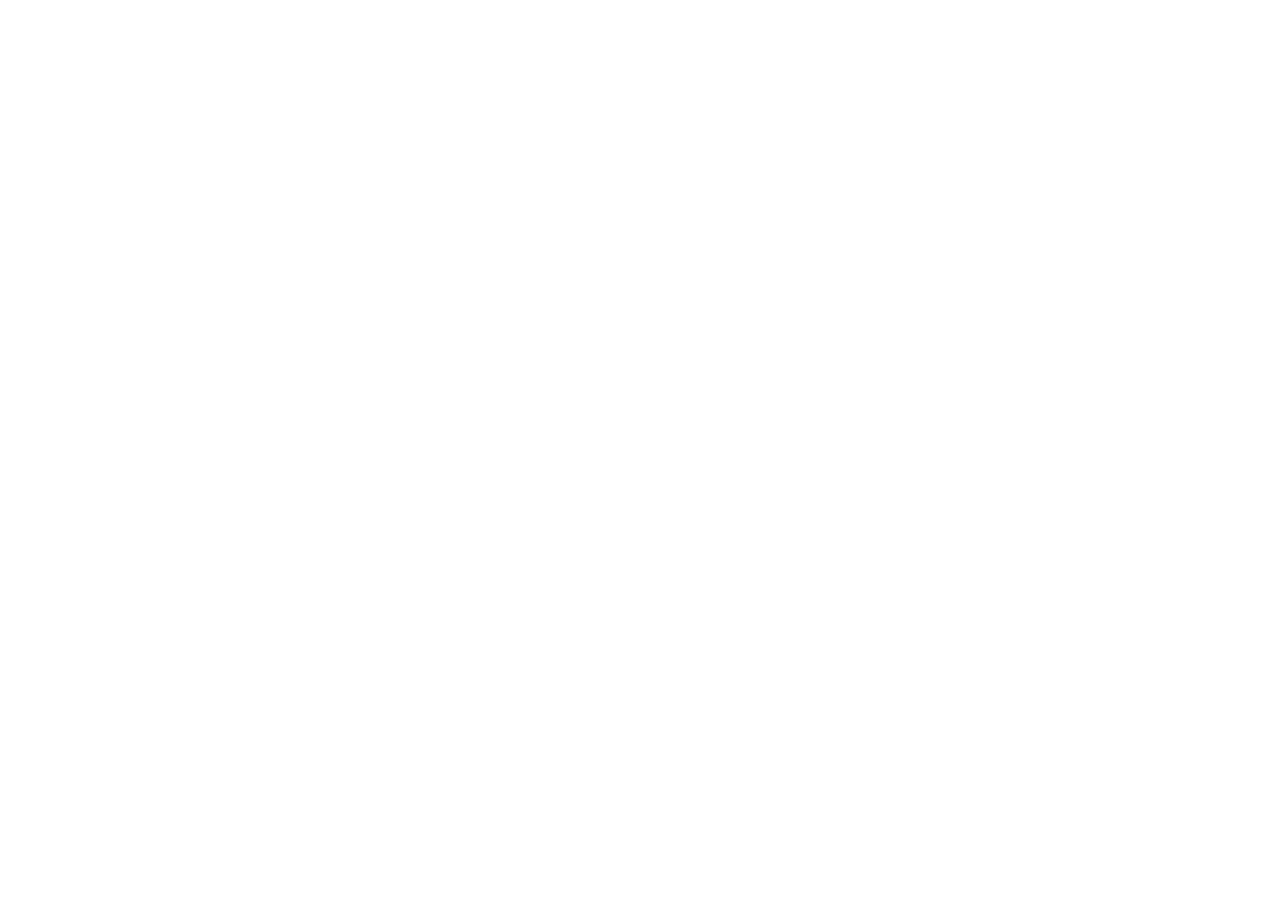
==== index.html @ 35d285dc "Created a project structure and added project files" ====
<!DOCTYPE html>
<html lang="ru">

<head>
  <meta charset="UTF-8">
  <meta name="viewport" content="width=device-width, initial-scale=1.0">
  <meta http-equiv="X-UA-Compatible" content="ie=edge">
  <link rel="stylesheet" href="css/normalize.css">
  <link rel="stylesheet" href="css/bootstrap.css">
  <link rel="stylesheet" href="css/style.css">
  <title>G-Mebel - Главная</title>
</head>

<body>

  <script src="js/jquery.min.js"></script>
  <script src="js/jquery-ui.min.js"></script>
  <script src="js/bootstrap.bundle.min.js"></script>
  <script src="js/script.js"></script>
</body>

</html>
---- css/style.css ----
/* No CSS *//*# sourceMappingURL=style.css.map */
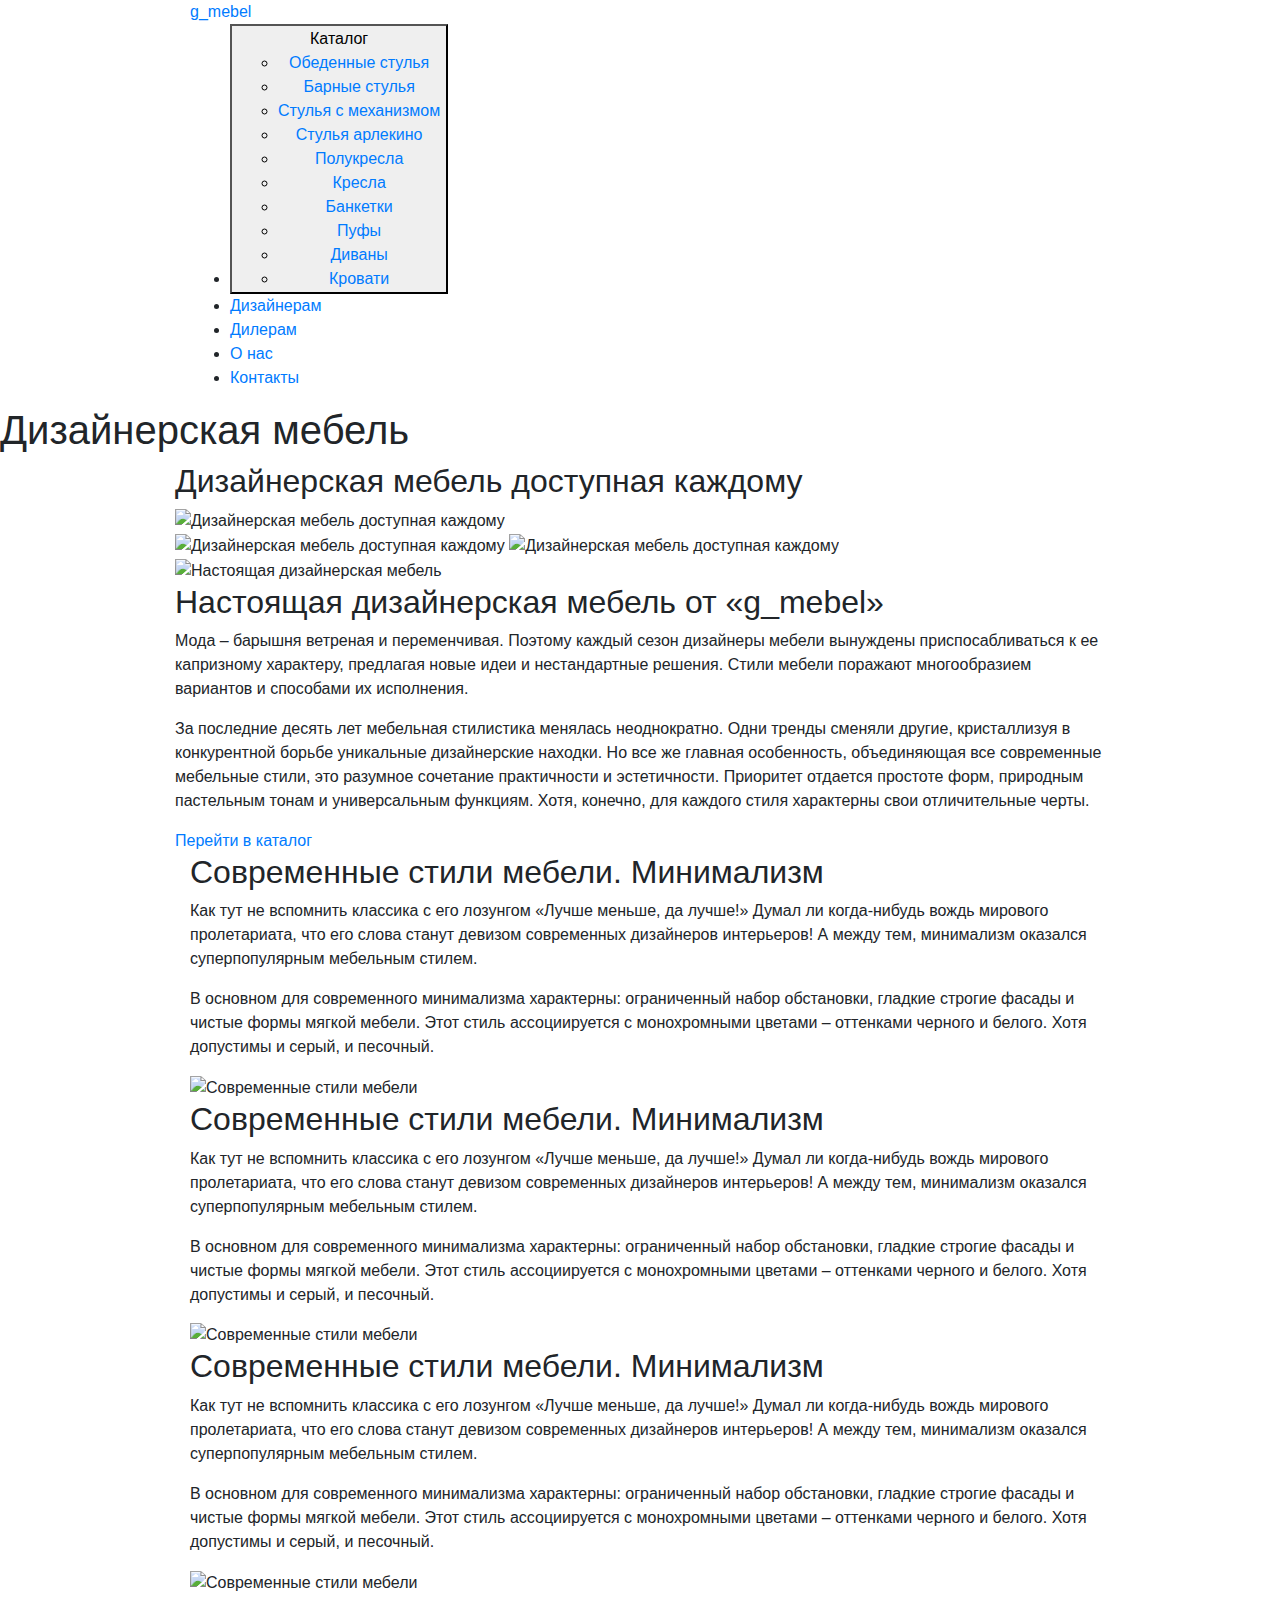
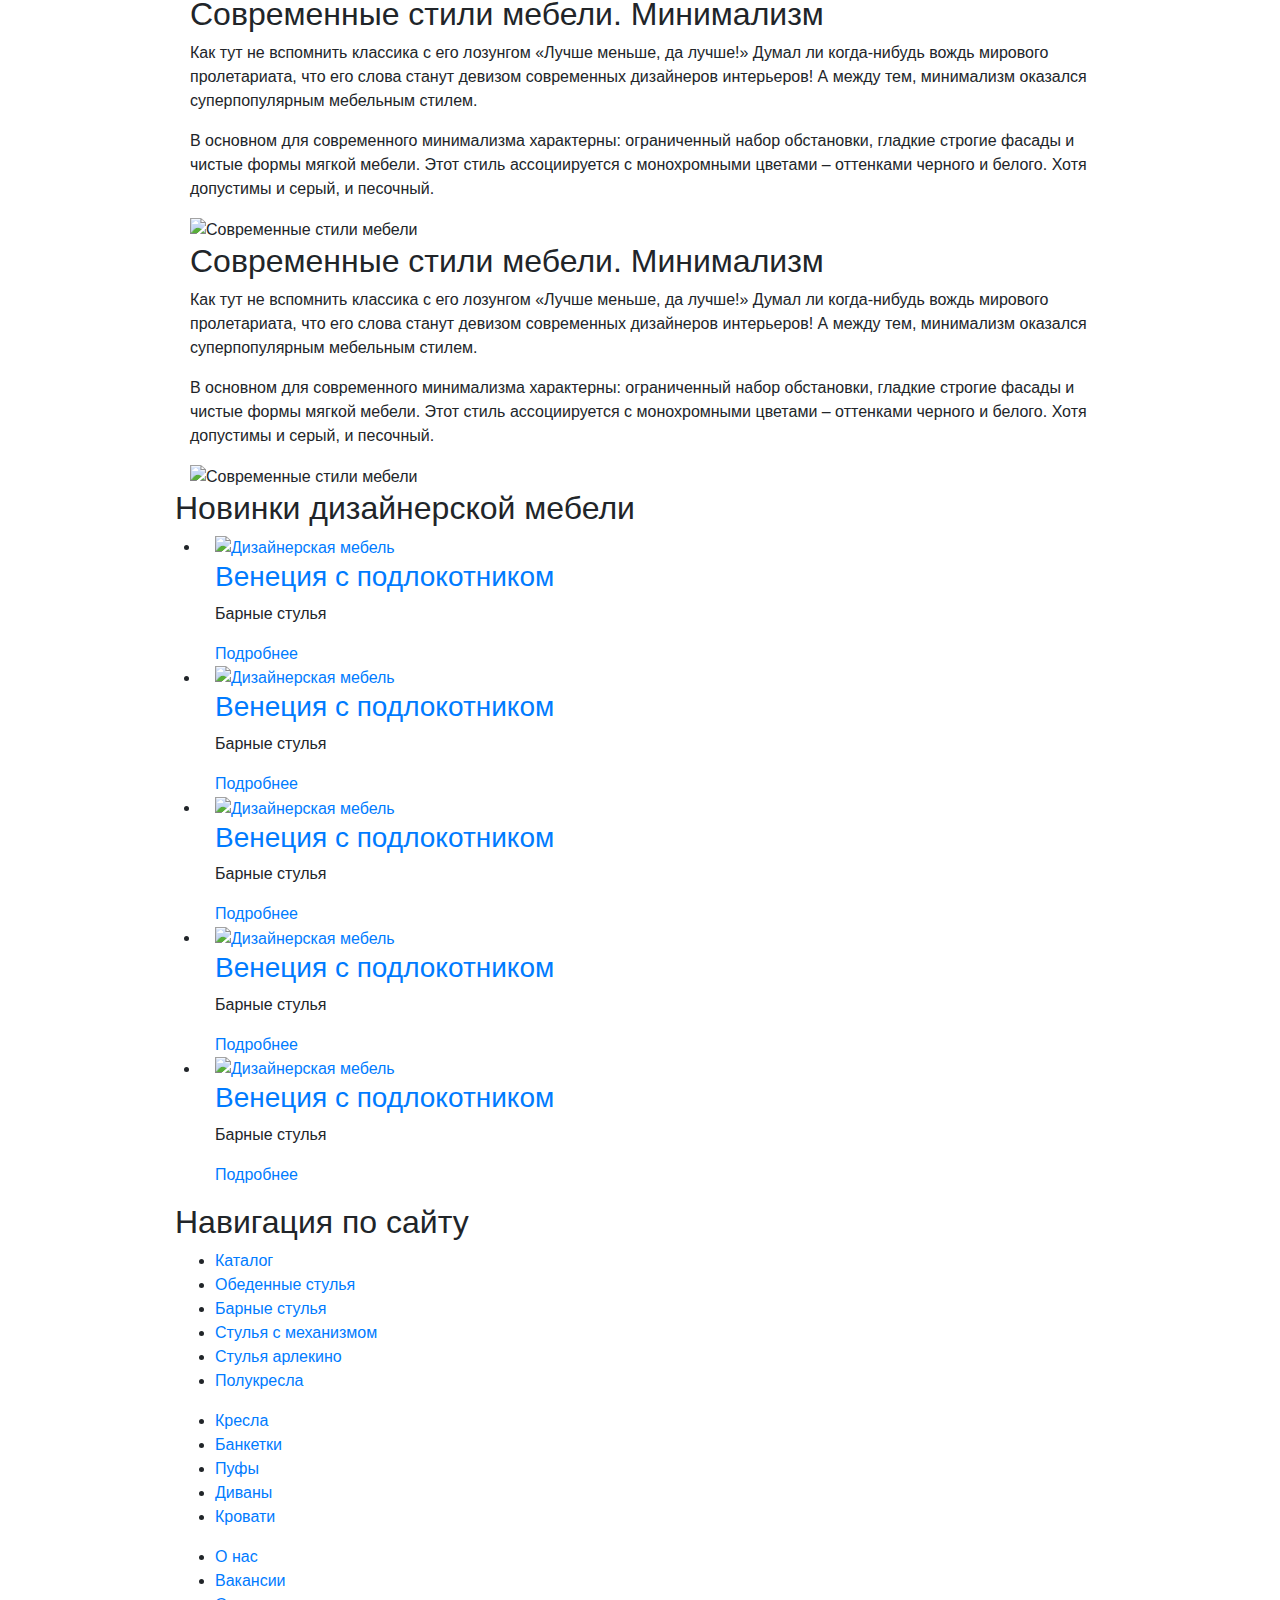
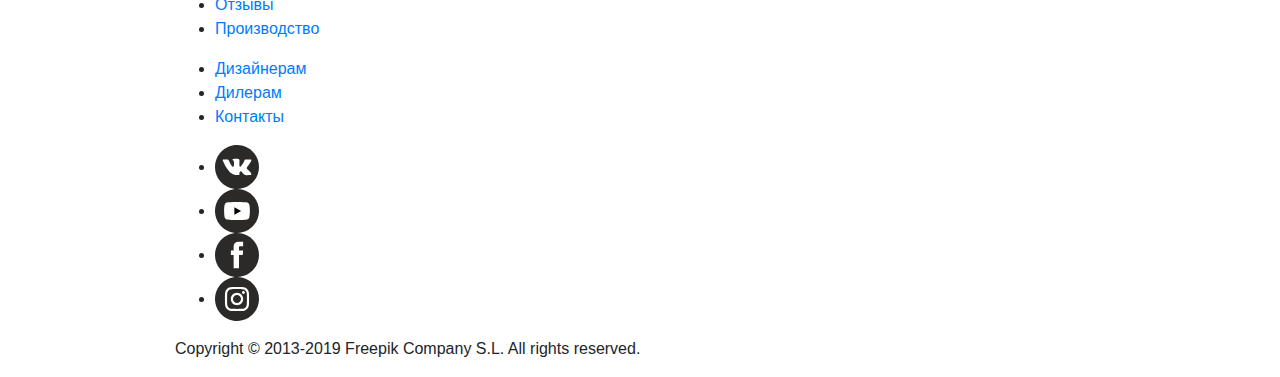
==== commit 28a4de1e: "Added project pages" ====
--- a/index.html
+++ b/index.html
@@ -7,15 +7,588 @@
   <meta http-equiv="X-UA-Compatible" content="ie=edge">
   <link rel="stylesheet" href="css/normalize.css">
   <link rel="stylesheet" href="css/bootstrap.css">
+  <link rel="stylesheet" href="slick/slick.css">
+  <link rel="stylesheet" href="slick/slick-theme.css">
   <link rel="stylesheet" href="css/style.css">
   <title>G-Mebel - Главная</title>
 </head>
 
 <body>
 
+  <header class="container header">
+
+    <a class="col-xl-2 header__logo" href="#">g_mebel</a>
+
+    <nav class="col-xl-6 offset-xl-4 header__navigation">
+      <ul class="header__list">
+        <li class="header__item">
+          <button class="header__link header__link--active header__link-icon">Каталог
+            <div class="popup">
+              <ul>
+                <li>
+                  <a href="#">Обеденные стулья</a>
+                </li>
+                <li>
+                  <a href="catalog.html">Барные стулья</a>
+                </li>
+                <li>
+                  <a href="#">Стулья с механизмом</a>
+                </li>
+                <li>
+                  <a href="#">Стулья арлекино</a>
+                </li>
+                <li>
+                  <a href="#">Полукресла</a>
+                </li>
+                <li>
+                  <a href="#">Кресла</a>
+                </li>
+                <li>
+                  <a href="#">Банкетки</a>
+                </li>
+                <li>
+                  <a href="#">Пуфы</a>
+                </li>
+                <li>
+                  <a href="#">Диваны</a>
+                </li>
+                <li>
+                  <a href="#">Кровати</a>
+                </li>
+              </ul>
+            </div>
+          </button>
+        </li>
+        <li class="header__item">
+          <a class="header__link" href="for-designers.html">Дизайнерам</a>
+        </li>
+        <li class="header__item">
+          <a class="header__link" href="for-dealers.html">Дилерам</a>
+        </li>
+        <li class="header__item">
+          <a class="header__link" href="about-us.html">О нас</a>
+        </li>
+        <li class="header__item">
+          <a class="header__link" href="contacts.html">Контакты</a>
+        </li>
+      </ul>
+    </nav>
+
+  </header>
+
+  <main class="main">
+
+    <h1 class="visually-hidden">Дизайнерская мебель</h1>
+
+    <section class="container promo">
+
+      <h2 class="visually-hidden">Дизайнерская мебель доступная каждому</h2>
+
+      <div class="row">
+
+        <div class="col-xl-8 promo-one">
+
+          <img class="promo__image" src="img/product-image-one.jpg" alt="Дизайнерская мебель доступная каждому">
+
+        </div>
+
+        <div class="col-xl-4 promo-two">
+
+          <img class="promo__image" src="img/product-image-two.jpg" alt="Дизайнерская мебель доступная каждому">
+
+          <img class="promo__image" src="img/product-image-three.jpg" alt="Дизайнерская мебель доступная каждому">
+
+        </div>
+
+      </div>
+
+    </section>
+
+    <section class="container real-mebel">
+
+      <div class="row">
+
+        <div class="col-xl-6">
+          <img class="real-mebel__image" src="img/real-mebel-image.png" alt="Настоящая дизайнерская мебель">
+        </div>
+
+        <div class="col-xl-6">
+          <h2 class="real-mebel__title">Настоящая дизайнерская мебель от «g_mebel»</h2>
+          <p class="real-mebel__text">Мода – барышня ветреная и переменчивая. Поэтому каждый сезон дизайнеры мебели
+            вынуждены приспосабливаться к ее капризному характеру, предлагая новые идеи и нестандартные решения. Стили
+            мебели поражают многообразием
+            вариантов и способами их исполнения.</p>
+          <p class="real-mebel__text">За последние десять лет мебельная стилистика менялась неоднократно. Одни тренды
+            сменяли другие, кристаллизуя в
+            конкурентной борьбе уникальные дизайнерские находки. Но все же главная особенность, объединяющая все
+            современные
+            мебельные стили, это разумное сочетание практичности и эстетичности. Приоритет отдается простоте форм,
+            природным
+            пастельным тонам и универсальным функциям. Хотя, конечно, для каждого стиля характерны свои отличительные
+            черты.
+          </p>
+          <a class="real-mebel__link" href="#" data-toggle="modal" data-target="#exampleModal">Перейти в каталог</a>
+        </div>
+
+      </div>
+
+    </section>
+
+    <div class="container devider"></div>
+
+    <section class="container modern-styles">
+
+      <div class="slider-one">
+
+        <div class="container">
+
+          <div class="row">
+
+            <div class="col-xl-6">
+
+              <h2 class="real-mebel__title">Современные стили мебели. Минимализм</h2>
+
+              <p class="real-mebel__text">Как тут не вспомнить классика с его лозунгом «Лучше меньше, да лучше!» Думал
+                ли
+                когда-нибудь вождь мирового
+                пролетариата, что его слова станут девизом современных дизайнеров интерьеров! А между тем, минимализм
+                оказался
+                суперпопулярным мебельным стилем.</p>
+
+              <p class="real-mebel__text">В основном для современного минимализма характерны: ограниченный набор
+                обстановки,
+                гладкие строгие фасады и
+                чистые формы мягкой мебели. Этот стиль ассоциируется с монохромными цветами – оттенками черного и
+                белого.
+                Хотя
+                допустимы и серый, и песочный.</p>
+
+            </div>
+
+            <div class="col-xl-6">
+              <img class="real-mebel__image" src="img/modern-styles-image.png" alt="Современные стили мебели">
+            </div>
+
+          </div>
+
+        </div>
+
+        <div class="container">
+
+          <div class="row">
+
+            <div class="col-xl-6">
+
+              <h2 class="real-mebel__title">Современные стили мебели. Минимализм</h2>
+
+              <p class="real-mebel__text">Как тут не вспомнить классика с его лозунгом «Лучше меньше, да лучше!» Думал
+                ли
+                когда-нибудь вождь мирового
+                пролетариата, что его слова станут девизом современных дизайнеров интерьеров! А между тем, минимализм
+                оказался
+                суперпопулярным мебельным стилем.</p>
+
+              <p class="real-mebel__text">В основном для современного минимализма характерны: ограниченный набор
+                обстановки,
+                гладкие строгие фасады и
+                чистые формы мягкой мебели. Этот стиль ассоциируется с монохромными цветами – оттенками черного и
+                белого.
+                Хотя
+                допустимы и серый, и песочный.</p>
+
+            </div>
+
+            <div class="col-xl-6">
+              <img class="real-mebel__image" src="img/modern-styles-image.png" alt="Современные стили мебели">
+            </div>
+
+          </div>
+
+        </div>
+
+        <div class="container">
+
+          <div class="row">
+
+            <div class="col-xl-6">
+
+              <h2 class="real-mebel__title">Современные стили мебели. Минимализм</h2>
+
+              <p class="real-mebel__text">Как тут не вспомнить классика с его лозунгом «Лучше меньше, да лучше!» Думал
+                ли
+                когда-нибудь вождь мирового
+                пролетариата, что его слова станут девизом современных дизайнеров интерьеров! А между тем, минимализм
+                оказался
+                суперпопулярным мебельным стилем.</p>
+
+              <p class="real-mebel__text">В основном для современного минимализма характерны: ограниченный набор
+                обстановки,
+                гладкие строгие фасады и
+                чистые формы мягкой мебели. Этот стиль ассоциируется с монохромными цветами – оттенками черного и
+                белого.
+                Хотя
+                допустимы и серый, и песочный.</p>
+
+            </div>
+
+            <div class="col-xl-6">
+              <img class="real-mebel__image" src="img/modern-styles-image.png" alt="Современные стили мебели">
+            </div>
+
+          </div>
+
+        </div>
+
+        <div class="container">
+
+          <div class="row">
+
+            <div class="col-xl-6">
+
+              <h2 class="real-mebel__title">Современные стили мебели. Минимализм</h2>
+
+              <p class="real-mebel__text">Как тут не вспомнить классика с его лозунгом «Лучше меньше, да лучше!» Думал
+                ли
+                когда-нибудь вождь мирового
+                пролетариата, что его слова станут девизом современных дизайнеров интерьеров! А между тем, минимализм
+                оказался
+                суперпопулярным мебельным стилем.</p>
+
+              <p class="real-mebel__text">В основном для современного минимализма характерны: ограниченный набор
+                обстановки,
+                гладкие строгие фасады и
+                чистые формы мягкой мебели. Этот стиль ассоциируется с монохромными цветами – оттенками черного и
+                белого.
+                Хотя
+                допустимы и серый, и песочный.</p>
+
+            </div>
+
+            <div class="col-xl-6">
+              <img class="real-mebel__image" src="img/modern-styles-image.png" alt="Современные стили мебели">
+            </div>
+
+          </div>
+
+        </div>
+
+        <div class="container">
+
+          <div class="row">
+
+            <div class="col-xl-6">
+
+              <h2 class="real-mebel__title">Современные стили мебели. Минимализм</h2>
+
+              <p class="real-mebel__text">Как тут не вспомнить классика с его лозунгом «Лучше меньше, да лучше!» Думал
+                ли
+                когда-нибудь вождь мирового
+                пролетариата, что его слова станут девизом современных дизайнеров интерьеров! А между тем, минимализм
+                оказался
+                суперпопулярным мебельным стилем.</p>
+
+              <p class="real-mebel__text">В основном для современного минимализма характерны: ограниченный набор
+                обстановки,
+                гладкие строгие фасады и
+                чистые формы мягкой мебели. Этот стиль ассоциируется с монохромными цветами – оттенками черного и
+                белого.
+                Хотя
+                допустимы и серый, и песочный.</p>
+
+            </div>
+
+            <div class="col-xl-6">
+              <img class="real-mebel__image" src="img/modern-styles-image.png" alt="Современные стили мебели">
+            </div>
+
+          </div>
+
+        </div>
+
+      </div>
+
+    </section>
+
+    <section class="container new-design">
+      <h2 class="new-design__title">Новинки дизайнерской мебели</h2>
+
+      <ul class="row new-design__list slider-two">
+
+        <li class="col-xl-3">
+          <article class="item">
+            <a class="item__cover" href="#">
+              <img class="item__image" src="img/new-design-image-one.jpg" alt="Дизайнерская мебель">
+            </a>
+            <a class="item__cover" href="#">
+              <h3 class="item__title">Венеция с подлокотником</h3>
+            </a>
+            <p class="item__text">Барные стулья</p>
+            <a class="item__link" href="item.html">Подробнее</a>
+          </article>
+        </li>
+
+        <li class="col-xl-3">
+          <article class="item">
+            <a class="item__cover" href="#">
+              <img class="item__image" src="img/new-design-image-two.jpg" alt="Дизайнерская мебель">
+            </a>
+            <a class="item__cover" href="#">
+              <h3 class="item__title">Венеция с подлокотником</h3>
+            </a>
+            <p class="item__text">Барные стулья</p>
+            <a class="item__link" href="#">Подробнее</a>
+          </article>
+        </li>
+
+        <li class="col-xl-3">
+          <article class="item">
+            <a class="item__cover" href="#">
+              <img class="item__image" src="img/new-design-image-three.jpg" alt="Дизайнерская мебель">
+            </a>
+            <a class="item__cover" href="#">
+              <h3 class="item__title">Венеция с подлокотником</h3>
+            </a>
+            <p class="item__text">Барные стулья</p>
+            <a class="item__link" href="#">Подробнее</a>
+          </article>
+        </li>
+
+        <li class="col-xl-3">
+          <article class="item">
+            <a class="item__cover" href="#">
+              <img class="item__image" src="img/new-design-image-four.jpg" alt="Дизайнерская мебель">
+            </a>
+            <a class="item__cover" href="#">
+              <h3 class="item__title">Венеция с подлокотником</h3>
+            </a>
+            <p class="item__text">Барные стулья</p>
+            <a class="item__link" href="#">Подробнее</a>
+          </article>
+        </li>
+
+        <li class="col-xl-3">
+          <article class="item">
+            <a class="item__cover" href="#">
+              <img class="item__image" src="img/new-design-image-two.jpg" alt="Дизайнерская мебель">
+            </a>
+            <a class="item__cover" href="#">
+              <h3 class="item__title">Венеция с подлокотником</h3>
+            </a>
+            <p class="item__text">Барные стулья</p>
+            <a class="item__link" href="#">Подробнее</a>
+          </article>
+        </li>
+
+      </ul>
+
+    </section>
+
+  </main>
+
+  <footer class="container-fluid footer">
+
+    <section class="container">
+
+      <h2 class="visually-hidden">Навигация по сайту</h2>
+
+      <div class="row">
+
+        <div class="col-xl-6 footer__navigation">
+
+          <ul class="footer__list">
+            <li>
+              <a class="footer__link footer__link--title" href="#">Каталог</a>
+            </li>
+            <li>
+              <a class="footer__link" href="#">Обеденные стулья</a>
+            </li>
+            <li>
+              <a class="footer__link" href="catalog.html">Барные стулья</a>
+            </li>
+            <li>
+              <a class="footer__link" href="#">Стулья с механизмом</a>
+            </li>
+            <li>
+              <a class="footer__link" href="#">Стулья арлекино</a>
+            </li>
+            <li>
+              <a class="footer__link" href="#">Полукресла</a>
+            </li>
+          </ul>
+
+          <ul class="footer__list">
+            <li>
+              <a class="footer__link" href="#">Кресла</a>
+            </li>
+            <li>
+              <a class="footer__link" href="#">Банкетки</a>
+            </li>
+            <li>
+              <a class="footer__link" href="#">Пуфы</a>
+            </li>
+            <li>
+              <a class="footer__link" href="#">Диваны</a>
+            </li>
+            <li>
+              <a class="footer__link" href="#">Кровати</a>
+            </li>
+          </ul>
+
+          <ul class="footer__list">
+            <li>
+              <a class="footer__link footer__link--title" href="#">О нас</a>
+            </li>
+            <li>
+              <a class="footer__link" href="#">Вакансии</a>
+            </li>
+            <li>
+              <a class="footer__link" href="#">Отзывы</a>
+            </li>
+            <li>
+              <a class="footer__link" href="#">Производство</a>
+            </li>
+          </ul>
+
+          <ul class="footer__list">
+            <li>
+              <a class="footer__link footer__link--title" href="#">Дизайнерам</a>
+            </li>
+            <li>
+              <a class="footer__link footer__link--title" href="#">Дилерам</a>
+            </li>
+            <li>
+              <a class="footer__link footer__link--title" href="#">Контакты</a>
+            </li>
+          </ul>
+
+        </div>
+
+        <div class="col-xl-6 footer__social">
+
+          <ul class="footer__social-links">
+
+            <li>
+              <a class="footer__social-link" href="#">
+                <svg xmlns="http://www.w3.org/2000/svg" fill-rule="evenodd" clip-rule="evenodd"
+                  image-rendering="optimizeQuality" shape-rendering="geometricPrecision"
+                  text-rendering="geometricPrecision" viewBox="0 0 2530 2530" width="44">
+                  <path fill="#2b2a29" fill-rule="nonzero"
+                    d="M1265 2530C566 2530 0 1964 0 1265S566 0 1265 0s1265 566 1265 1265-566 1265-1265 1265z" />
+                  <path fill="#fefefe"
+                    d="M2081 1645c-2-5-4-8-5-11-29-52-84-115-164-190l-2-2-1-1h-2c-36-35-59-59-69-71-18-23-22-46-12-69 7-18 32-56 77-113 24-30 42-55 56-73 99-132 142-216 129-252l-5-9c-4-5-13-10-27-14-14-5-33-5-55-2l-247 1c-4-1-10-1-18 1-7 1-11 2-11 2l-4 2-3 3c-3 2-6 5-10 9-3 4-6 9-8 15-27 69-58 134-92 193-22 36-41 67-59 93s-32 45-44 57c-12 13-23 22-33 30-10 7-17 11-22 9-6-1-10-2-15-3-8-5-14-12-19-21s-9-20-10-34c-2-13-3-25-3-34v-42c1-17 1-29 1-36 0-21 0-45 1-71 1-25 2-45 2-60 1-15 1-31 1-47 0-17-1-30-3-39-2-10-5-19-9-28s-10-16-17-21c-8-4-18-8-29-11-30-7-69-11-116-11-107-1-175 5-205 20-12 7-23 15-33 26-10 13-12 20-4 21 34 5 58 17 73 37l5 10c4 7 8 21 12 39 4 19 7 40 8 63 3 42 3 78 0 107-3 30-6 53-8 70-3 17-7 30-12 40-5 11-9 17-10 19-2 3-4 4-5 5-7 2-15 4-23 4s-18-4-29-12c-12-8-23-19-36-33-12-14-26-34-41-59-16-25-32-55-48-89l-14-25c-9-16-21-40-35-70-15-31-29-61-40-89-5-12-11-21-21-28l-4-2c-3-3-7-5-14-8-6-2-12-4-19-5l-236 2c-24 0-40 5-49 16l-3 5c-2 3-3 7-3 14 0 6 2 14 5 23 35 81 72 159 113 234 40 75 75 135 105 181s60 89 91 130c31 40 51 66 61 78 10 11 18 20 24 26l21 20c14 14 34 30 61 50 27 19 56 38 88 56 33 19 70 34 113 46 43 11 85 16 126 14h99c20-2 35-8 45-19l3-4c3-4 5-9 7-16s3-15 3-24c-1-24 1-47 5-66 5-20 10-35 15-45 6-10 12-18 19-25 6-7 11-11 14-13 3-1 5-2 7-3 14-4 30 0 49 14 18 13 36 30 52 49 16 20 36 42 59 67s43 43 60 55l17 10c12 7 26 13 45 19 18 6 34 7 48 4l220-3c22 0 38-4 50-11s20-15 22-23c2-9 2-19 0-30-2-10-4-18-6-22z" />
+                </svg>
+              </a>
+            </li>
+
+            <li>
+              <a class="footer__social-link" href="#">
+                <svg xmlns="http://www.w3.org/2000/svg" fill-rule="evenodd" clip-rule="evenodd"
+                  image-rendering="optimizeQuality" shape-rendering="geometricPrecision"
+                  text-rendering="geometricPrecision" viewBox="0 0 2530 2530" width="44">
+                  <defs />
+                  <g>
+                    <g>
+                      <path d="M1265 2530C566 2530 0 1964 0 1265S566 0 1265 0s1265 566 1265 1265-566 1265-1265 1265z"
+                        class="fil0" fill="#2b2a29" />
+                      <path fill="#fefefe" fill-rule="nonzero"
+                        d="M1975 907c-17-64-67-115-131-132-116-31-579-31-579-31s-463 0-578 31c-64 17-114 68-131 132-31 116-31 358-31 358s0 243 31 359c17 64 67 115 131 132 115 31 578 31 578 31s463 0 579-31c64-17 114-68 131-132 31-116 31-359 31-359s0-242-31-358z" />
+                      <path d="M1114 1485v-440l387 220z" class="fil0" fill="#000000" />
+                    </g>
+                  </g>
+                </svg>
+              </a>
+            </li>
+
+            <li>
+              <a class="footer__social-link" href="#">
+                <svg xmlns="http://www.w3.org/2000/svg" fill-rule="evenodd" clip-rule="evenodd"
+                  image-rendering="optimizeQuality" shape-rendering="geometricPrecision"
+                  text-rendering="geometricPrecision" viewBox="0 0 2530 2530" width="44">
+                  <g fill-rule="nonzero">
+                    <path fill="#2b2a29"
+                      d="M1265 2530C566 2530 0 1964 0 1265S566 0 1265 0s1265 566 1265 1265-566 1265-1265 1265z" />
+                    <path fill="#fefefe"
+                      d="M1072 2030h308v-771h215l23-259h-238V853c0-60 13-85 71-85h167V500h-213c-229 0-333 101-333 295v205H912v262h160v768z" />
+                  </g>
+                </svg>
+              </a>
+            </li>
+
+            <li>
+              <a class="footer__social-link" href="#">
+                <svg xmlns="http://www.w3.org/2000/svg" fill-rule="evenodd" clip-rule="evenodd"
+                  image-rendering="optimizeQuality" shape-rendering="geometricPrecision"
+                  text-rendering="geometricPrecision" viewBox="0 0 2530 2530" width="44">
+                  <defs />
+                  <g>
+                    <g>
+                      <path fill="#2b2a29"
+                        d="M1265 2530C566 2530 0 1964 0 1265S566 0 1265 0s1265 566 1265 1265-566 1265-1265 1265z" />
+                      <path
+                        d="M1265 571c-188 0-212 1-286 5-74 3-124 15-168 32-46 18-85 41-123 80-39 38-62 77-80 123-17 44-29 94-32 168-4 74-5 98-5 286 0 189 1 212 5 286 3 74 15 124 32 169 18 45 41 84 80 122 38 39 77 63 123 80 44 18 94 29 168 33 74 3 98 4 286 4 189 0 212-1 286-4 74-4 124-15 169-33 45-17 84-41 122-80 39-38 63-77 80-122 18-45 29-95 33-169 3-74 4-97 4-286 0-188-1-212-4-286-4-74-15-124-33-168-17-46-41-85-80-123-38-39-77-62-122-80-45-17-95-29-169-32-74-4-97-5-286-5zm0 125c185 0 207 1 281 5 67 3 104 14 128 23 33 13 56 28 80 52 24 25 39 48 52 80 9 25 21 61 24 129 3 73 4 95 4 280s-1 207-4 280c-3 68-15 105-24 129-13 33-28 56-52 80s-47 39-80 52c-24 9-61 21-128 24-74 3-96 4-281 4s-207-1-280-4c-68-3-104-15-129-24-32-13-55-28-80-52-24-24-39-47-52-80-9-24-20-61-23-129-4-73-4-95-4-280s0-207 4-280c3-68 14-104 23-129 13-32 28-55 52-80 25-24 48-39 80-52 25-9 61-20 129-23 73-4 95-5 280-5z"
+                        class="fil1" fill="#fefefe" />
+                      <path
+                        d="M1265 1496c-128 0-231-103-231-231s103-231 231-231 231 103 231 231-103 231-231 231zm0-587c-197 0-356 159-356 356s159 356 356 356 356-159 356-356-159-356-356-356zM1719 895c0 46-38 83-84 83s-83-37-83-83 37-83 83-83 84 37 84 83z"
+                        class="fil1" fill="#fefefe" />
+                    </g>
+                  </g>
+                </svg>
+              </a>
+            </li>
+
+          </ul>
+
+        </div>
+
+      </div>
+
+      <p class="footer__copyright-text">Copyright © 2013-2019 Freepik Company S.L. All rights reserved.</p>
+
+    </section>
+
+  </footer>
+
+  <div class="modal fade" id="exampleModal" tabindex="-1" role="dialog" aria-labelledby="exampleModalLabel"
+    aria-hidden="true">
+    <div class="modal-dialog" role="document">
+      <div class="modal-content">
+        <!-- <div class="modal-header"> -->
+        <h2>Хочу узнать стоимость</h2>
+        <button type="button" class="close" data-dismiss="modal" aria-label="Close">
+          <span aria-hidden="true">×</span>
+        </button>
+        <!-- </div> -->
+        <div class="modal-body data">
+          <form id="form-contac-4" class="form-element" autocomplete="off" method="POST">
+            <label for="name">
+              <input id="name" name="name" type="text" placeholder="Введите своё имя">
+            </label>
+            <label for="phone">
+              <input id="phone" name="phone" type="phone" placeholder="Введите ваш телефон">
+            </label>
+            <button class="bayvz form-input__button" type="submit">Оставить заявку</button>
+          </form>
+        </div>
+        <!-- <div class="modal-body success">
+          <form id="form-contac-4" class="form-element" autocomplete="off" method="POST">
+            <p>Спасибо, ваша заявка принята.</p>
+            <button class="close ok-pressed" data-dismiss="modal" aria-label="Close" value="">Ок</button>
+          </form>
+        </div>
+        <div class="modal-body failed">
+          <form id="form-contac-4" class="form-element" autocomplete="off" method="POST">
+            <p>Произошла ошибка, попробуйте еще раз.</p>
+            <button class="close ok-pressed" data-dismiss="modal" aria-label="Close" value="">Ок</button>
+          </form>
+        </div> -->
+      </div>
+    </div>
+  </div>
+
   <script src="js/jquery.min.js"></script>
   <script src="js/jquery-ui.min.js"></script>
   <script src="js/bootstrap.bundle.min.js"></script>
+  <script src="slick/slick.min.js"></script>
   <script src="js/script.js"></script>
 </body>
 
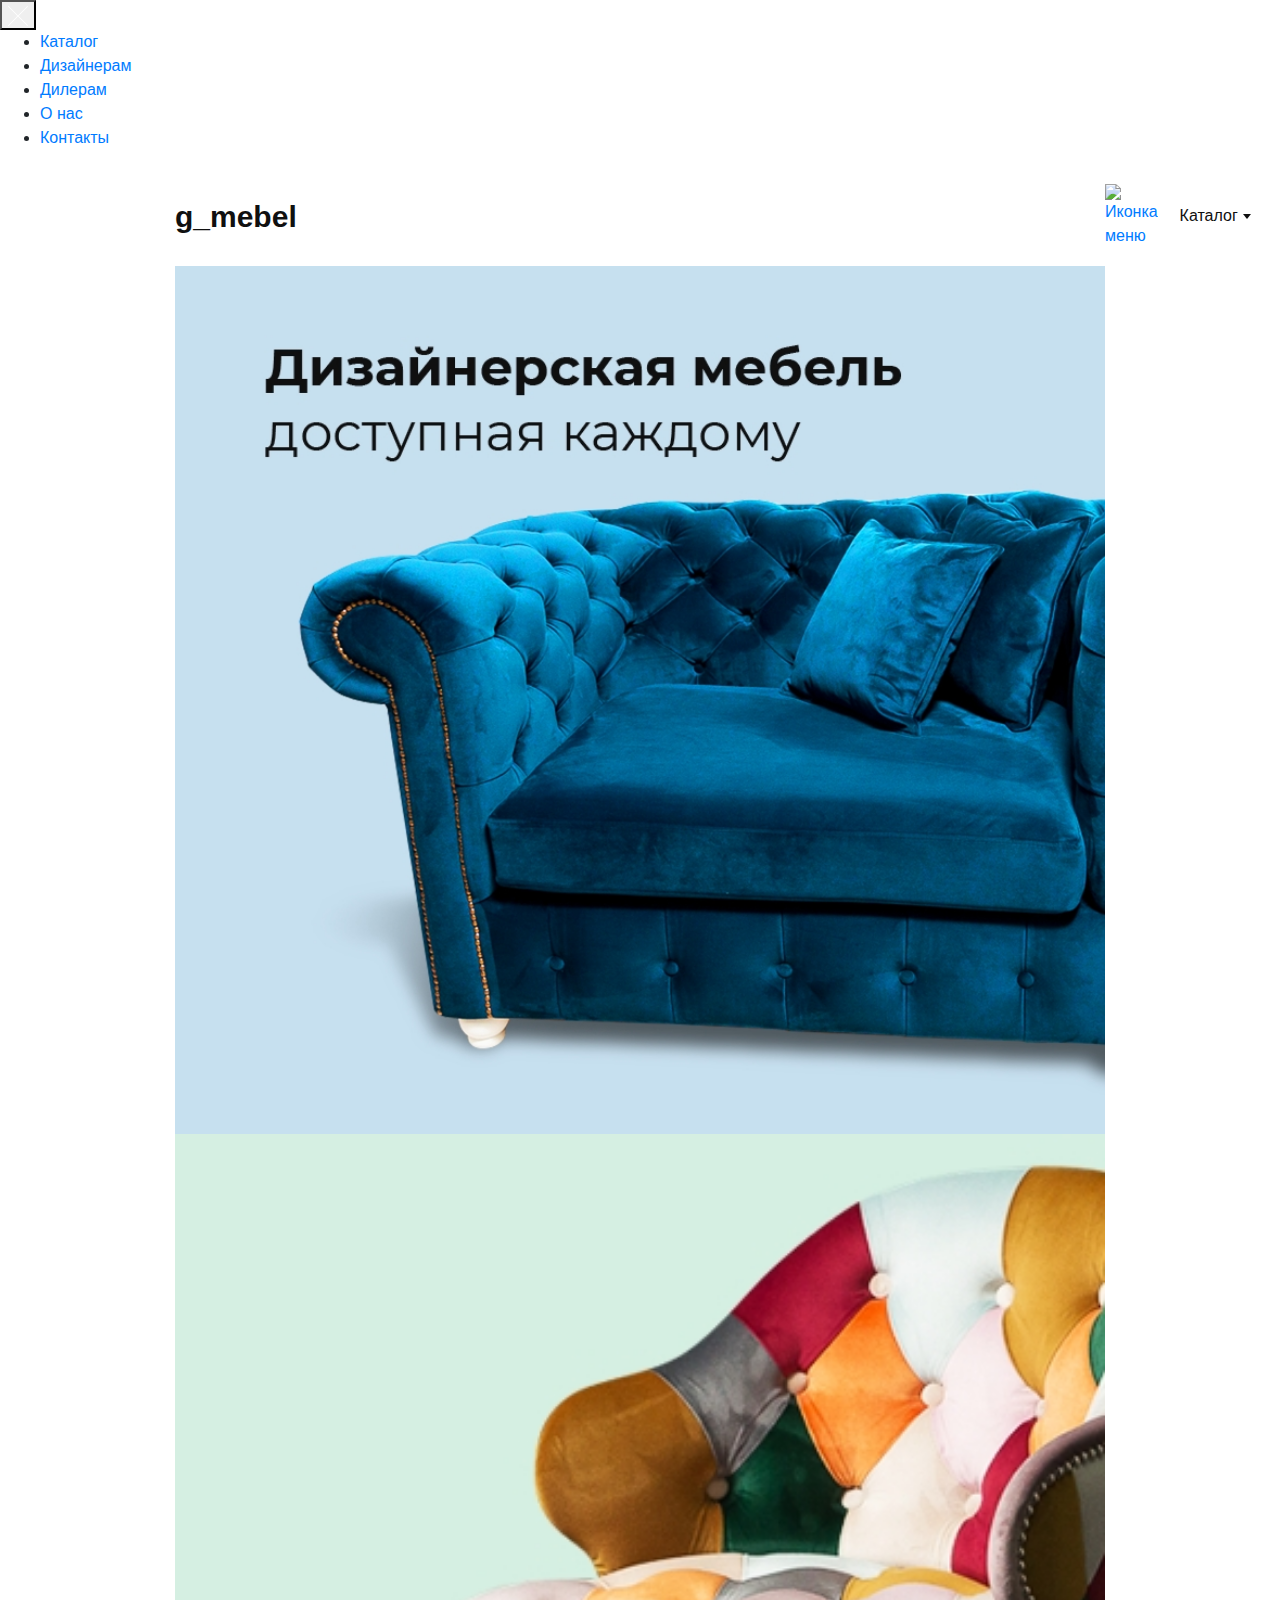
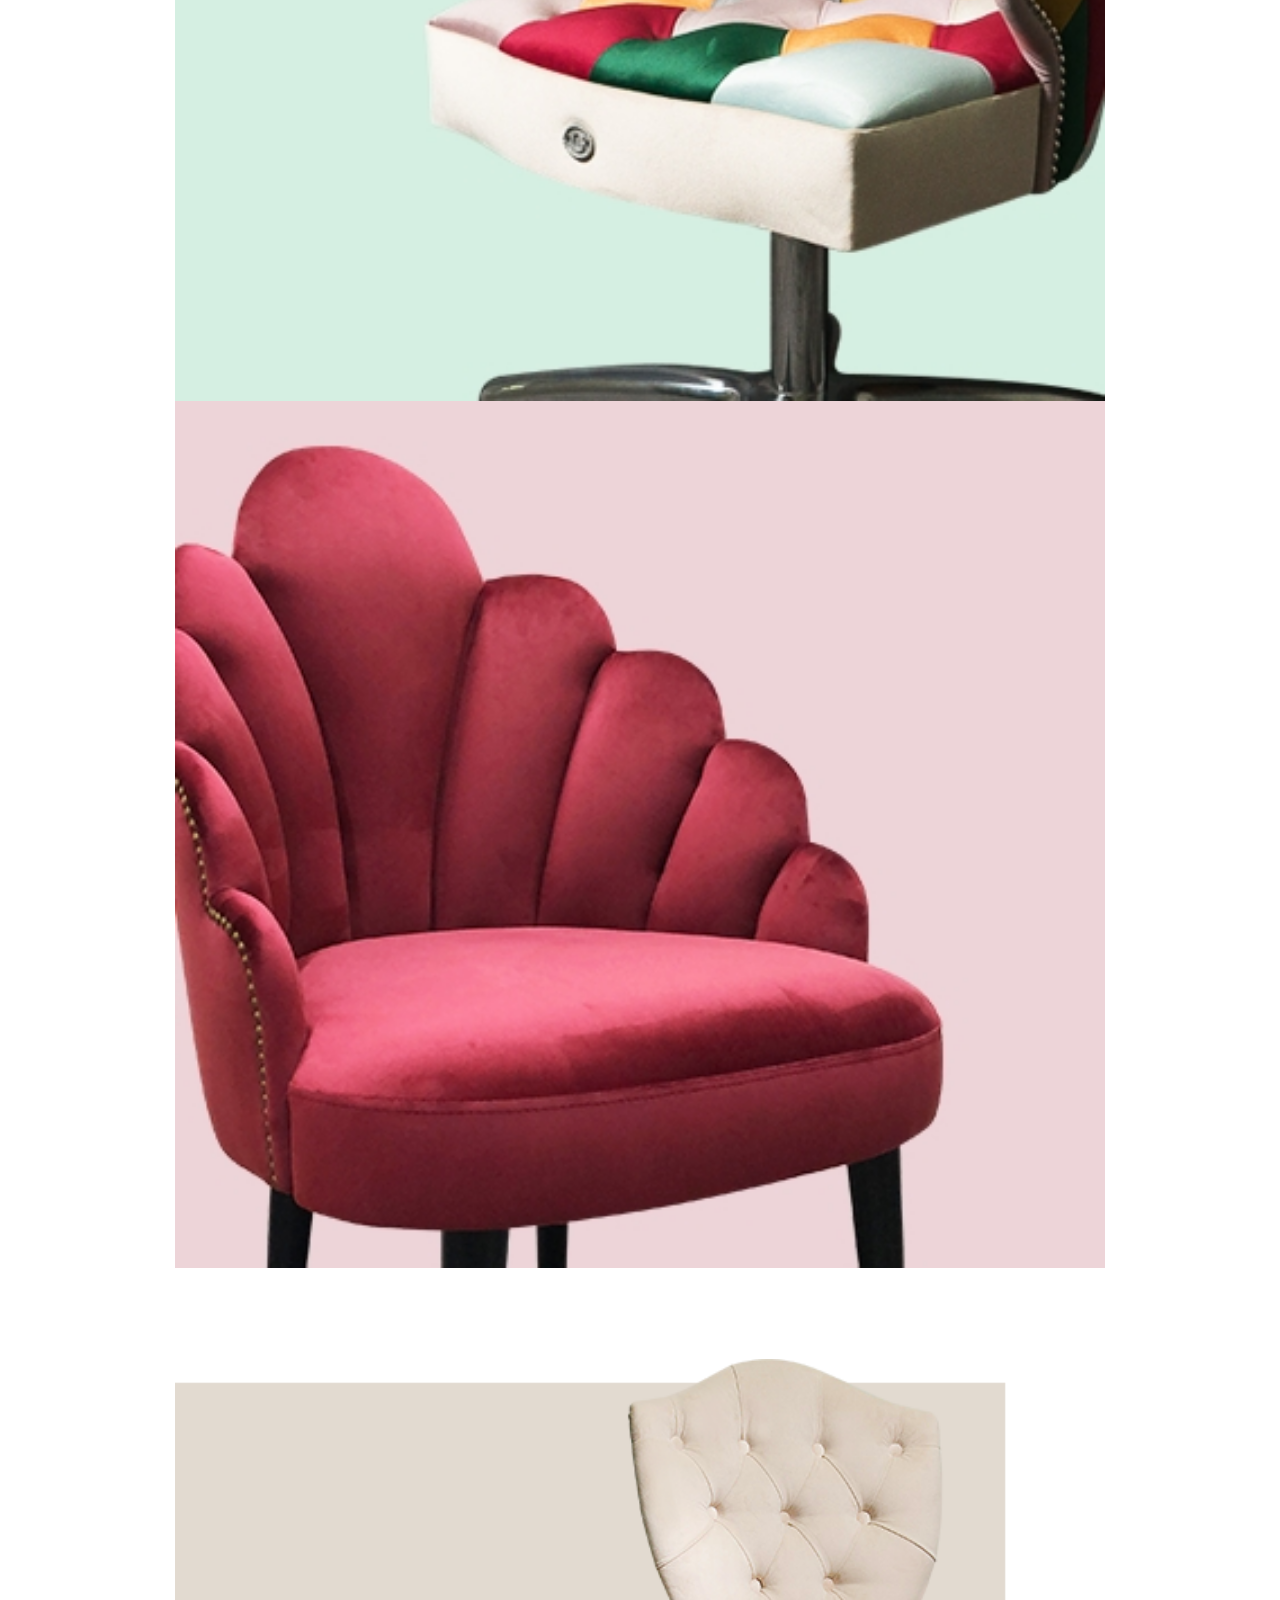
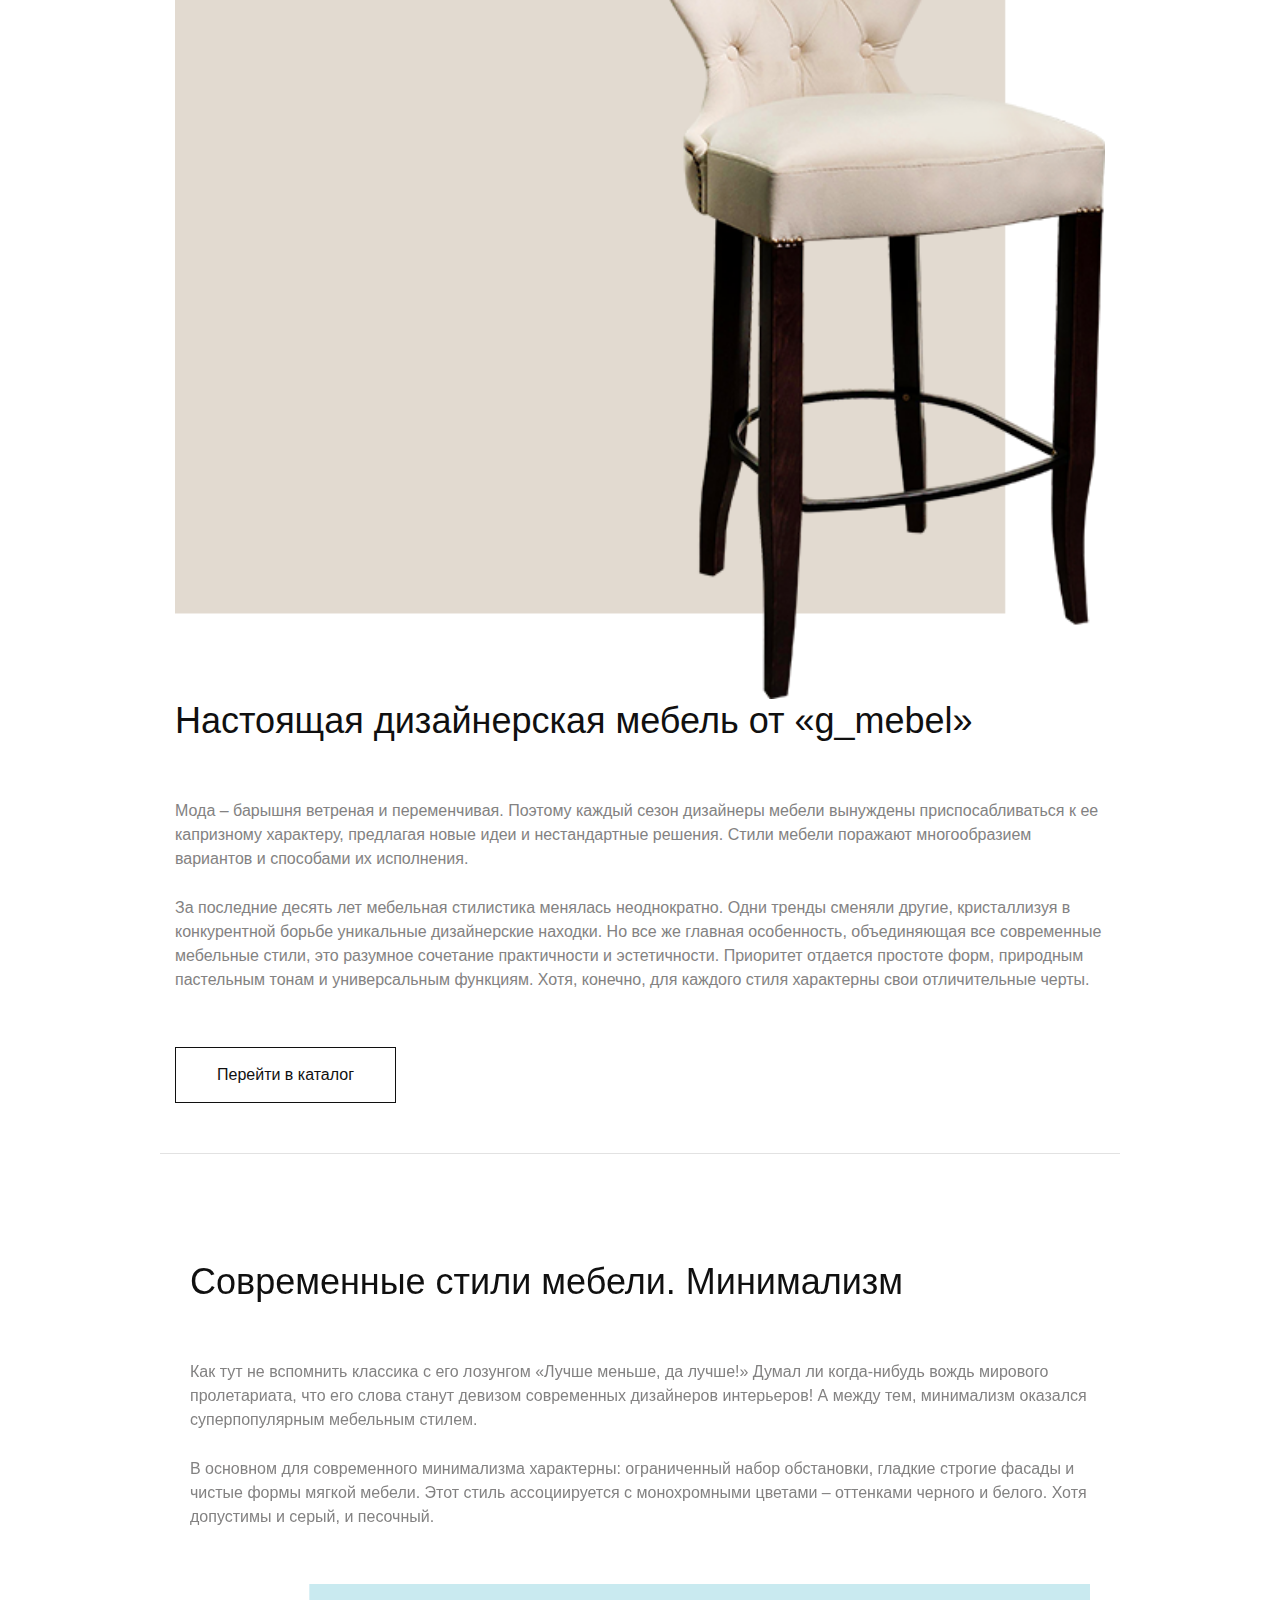
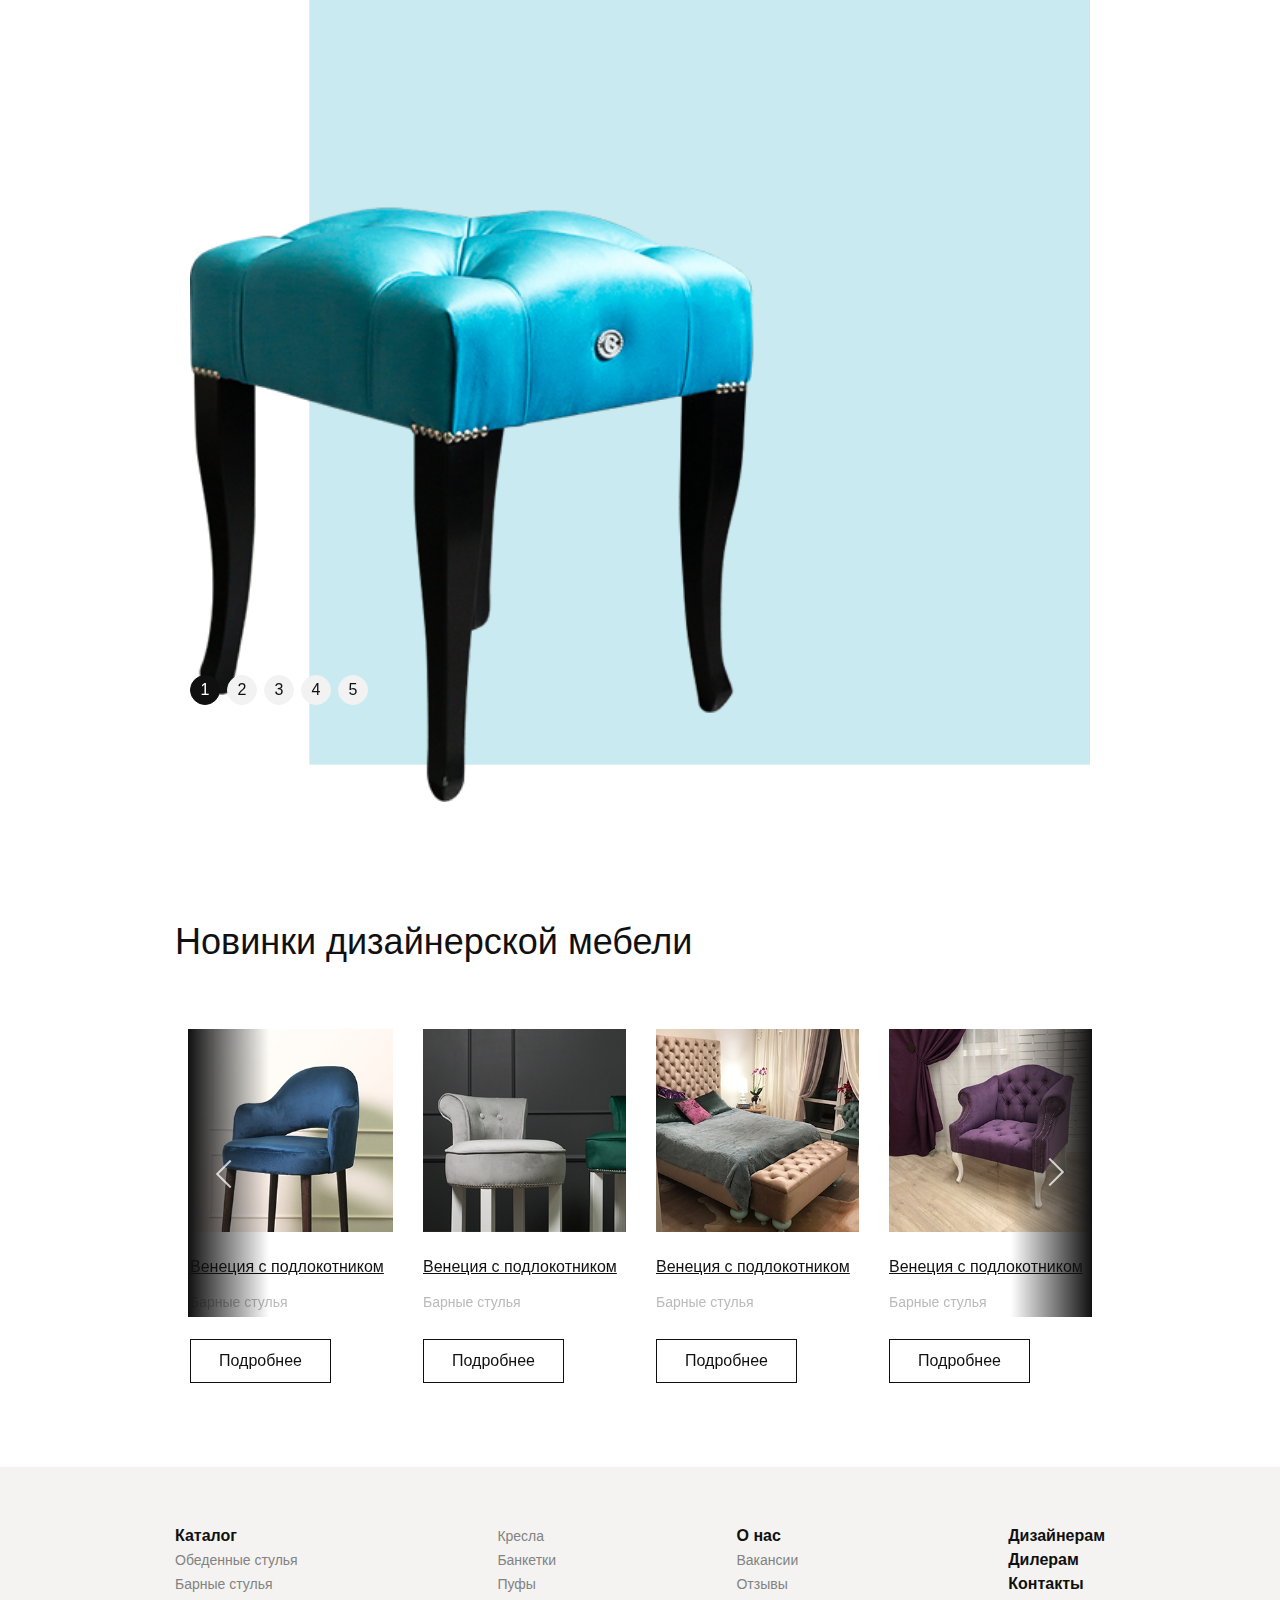
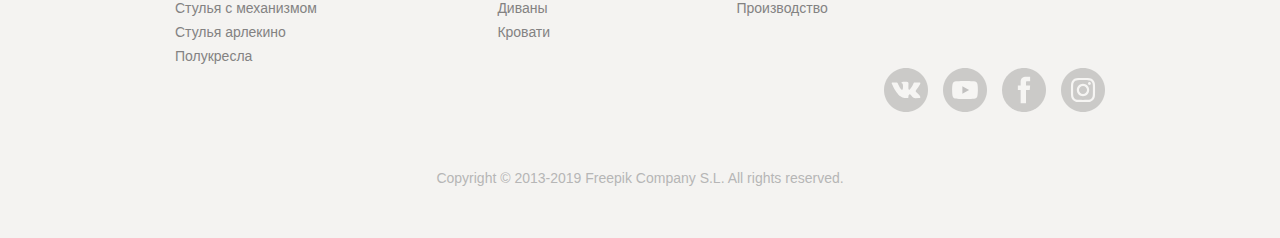
==== commit ecf048c7: "Made changes to the layout of the project pages" ====
--- a/index.html
+++ b/index.html
@@ -9,20 +9,58 @@
   <link rel="stylesheet" href="css/bootstrap.css">
   <link rel="stylesheet" href="slick/slick.css">
   <link rel="stylesheet" href="slick/slick-theme.css">
+  <!-- <link rel="stylesheet" href="css/gec-anim.css"> -->
   <link rel="stylesheet" href="css/style.css">
   <title>G-Mebel - Главная</title>
 </head>
 
 <body>
 
-  <header class="container header">
-
-    <a class="col-xl-2 header__logo" href="#">g_mebel</a>
-
-    <nav class="col-xl-6 offset-xl-4 header__navigation">
-      <ul class="header__list">
-        <li class="header__item">
-          <button class="header__link header__link--active header__link-icon">Каталог
+  <div id="menu" class="mobileMenu">
+    <div class="closeBlock">
+      <button id="mMenuClose">
+        <svg xmlns="http://www.w3.org/2000/svg" xmlns:xlink="http://www.w3.org/1999/xlink" version="1.1" id="Capa_1"
+          x="0px" y="0px" viewBox="0 0 224.512 224.512" style="enable-background:new 0 0 224.512 224.512;"
+          xml:space="preserve" width="20px" height="20px">
+          <g>
+            <polygon
+              points="224.507,6.997 217.521,0 112.256,105.258 6.998,0 0.005,6.997 105.263,112.254    0.005,217.512 6.998,224.512 112.256,119.24 217.521,224.512 224.507,217.512 119.249,112.254  "
+              fill="#FFFFFF" />
+          </g>
+        </svg>
+      </button>
+    </div>
+    <ul class="menu-list-mobile">
+      <li>
+        <a href="catalog.html">Каталог</a>
+      </li>
+      <li>
+        <a href="for-designers.html">Дизайнерам</a>
+      </li>
+      <li>
+        <a href="for-dealers.html">Дилерам</a>
+      </li>
+      <li>
+        <a href="about-us.html">О нас</a>
+      </li>
+      <li>
+        <a href="contacts.html">Контакты</a>
+      </li>
+    </ul>
+  </div>
+
+  <div id="panel" class="panel page ">
+
+    <header class="container header">
+
+      <a class="col-sm-12 col-xl-2 header__logo" href="#">g_mebel</a>
+
+      <a href="#" class="header__menu-button btn_mobile"><img src="img/menu-button.svg" alt="Иконка меню"></a>
+
+      <nav class="col-sm-12 col-xl-6 offset-xl-4 header__navigation">
+        <ul class="header__list">
+          <li class="header__item">
+            <button class="header__link header__button-link header__link-icon">Каталог</button>
             <div class="popup">
               <ul>
                 <li>
@@ -57,519 +95,516 @@
                 </li>
               </ul>
             </div>
-          </button>
-        </li>
-        <li class="header__item">
-          <a class="header__link" href="for-designers.html">Дизайнерам</a>
-        </li>
-        <li class="header__item">
-          <a class="header__link" href="for-dealers.html">Дилерам</a>
-        </li>
-        <li class="header__item">
-          <a class="header__link" href="about-us.html">О нас</a>
-        </li>
-        <li class="header__item">
-          <a class="header__link" href="contacts.html">Контакты</a>
-        </li>
-      </ul>
-    </nav>
-
-  </header>
-
-  <main class="main">
-
-    <h1 class="visually-hidden">Дизайнерская мебель</h1>
-
-    <section class="container promo">
-
-      <h2 class="visually-hidden">Дизайнерская мебель доступная каждому</h2>
-
-      <div class="row">
-
-        <div class="col-xl-8 promo-one">
-
-          <img class="promo__image" src="img/product-image-one.jpg" alt="Дизайнерская мебель доступная каждому">
+          </li>
+          <li class="header__item">
+            <a class="header__link" href="for-designers.html">Дизайнерам</a>
+          </li>
+          <li class="header__item">
+            <a class="header__link" href="for-dealers.html">Дилерам</a>
+          </li>
+          <li class="header__item">
+            <a class="header__link" href="about-us.html">О нас</a>
+          </li>
+          <li class="header__item">
+            <a class="header__link" href="contacts.html">Контакты</a>
+          </li>
+        </ul>
+      </nav>
+
+    </header>
+
+    <main class="main">
+
+      <h1 class="visually-hidden">Дизайнерская мебель</h1>
+
+      <section class="container promo">
+
+        <h2 class="visually-hidden">Дизайнерская мебель доступная каждому</h2>
+
+        <div class="row">
+
+          <div class="col-sm-12 col-xl-8 promo-one">
+
+            <img class="promo__image" src="img/product-image-one.jpg" alt="Дизайнерская мебель доступная каждому">
+
+          </div>
+
+          <div class="col-sm-12 col-xl-4 promo-two">
+
+            <img class="promo__image" src="img/product-image-two.jpg" alt="Дизайнерская мебель доступная каждому">
+
+            <img class="promo__image" src="img/product-image-three.jpg" alt="Дизайнерская мебель доступная каждому">
+
+          </div>
 
         </div>
 
-        <div class="col-xl-4 promo-two">
-
-          <img class="promo__image" src="img/product-image-two.jpg" alt="Дизайнерская мебель доступная каждому">
-
-          <img class="promo__image" src="img/product-image-three.jpg" alt="Дизайнерская мебель доступная каждому">
+      </section>
+
+      <section class="container real-mebel">
+
+        <div class="row">
+
+          <div class="col-xl-6">
+            <img class="real-mebel__image" src="img/real-mebel-image.png" alt="Настоящая дизайнерская мебель">
+          </div>
+
+          <div class="col-xl-6">
+            <h2 class="real-mebel__title">Настоящая дизайнерская мебель от «g_mebel»</h2>
+            <p class="real-mebel__text">Мода – барышня ветреная и переменчивая. Поэтому каждый сезон дизайнеры мебели
+              вынуждены приспосабливаться к ее капризному характеру, предлагая новые идеи и нестандартные решения. Стили
+              мебели поражают многообразием
+              вариантов и способами их исполнения.</p>
+            <p class="real-mebel__text">За последние десять лет мебельная стилистика менялась неоднократно. Одни тренды
+              сменяли другие, кристаллизуя в
+              конкурентной борьбе уникальные дизайнерские находки. Но все же главная особенность, объединяющая все
+              современные
+              мебельные стили, это разумное сочетание практичности и эстетичности. Приоритет отдается простоте форм,
+              природным
+              пастельным тонам и универсальным функциям. Хотя, конечно, для каждого стиля характерны свои отличительные
+              черты.
+            </p>
+            <a class="real-mebel__link" href="catalog.html">Перейти в
+              каталог</a>
+          </div>
 
         </div>
 
-      </div>
-
-    </section>
-
-    <section class="container real-mebel">
-
-      <div class="row">
-
-        <div class="col-xl-6">
-          <img class="real-mebel__image" src="img/real-mebel-image.png" alt="Настоящая дизайнерская мебель">
+      </section>
+
+      <div class="container devider"></div>
+
+      <section class="container modern-styles">
+
+        <div class="slider-one">
+
+          <div class="container">
+
+            <div class="row">
+
+              <div class="col-xl-6 slider-one__text">
+
+                <h2 class="real-mebel__title slider-title">Современные стили мебели. Минимализм</h2>
+
+                <p class="real-mebel__text">Как тут не вспомнить классика с его лозунгом «Лучше меньше, да лучше!» Думал
+                  ли
+                  когда-нибудь вождь мирового
+                  пролетариата, что его слова станут девизом современных дизайнеров интерьеров! А между тем, минимализм
+                  оказался
+                  суперпопулярным мебельным стилем.</p>
+
+                <p class="real-mebel__text">В основном для современного минимализма характерны: ограниченный набор
+                  обстановки,
+                  гладкие строгие фасады и
+                  чистые формы мягкой мебели. Этот стиль ассоциируется с монохромными цветами – оттенками черного и
+                  белого.
+                  Хотя
+                  допустимы и серый, и песочный.</p>
+
+              </div>
+
+              <div class="col-xl-6">
+                <img class="real-mebel__image" src="img/modern-styles-image.png" alt="Современные стили мебели">
+              </div>
+
+            </div>
+
+          </div>
+
+          <div class="container">
+
+            <div class="row">
+
+              <div class="col-xl-6 slider-one__text">
+
+                <h2 class="real-mebel__title slider-title">Современные стили мебели. Минимализм</h2>
+
+                <p class="real-mebel__text">Как тут не вспомнить классика с его лозунгом «Лучше меньше, да лучше!» Думал
+                  ли
+                  когда-нибудь вождь мирового
+                  пролетариата, что его слова станут девизом современных дизайнеров интерьеров! А между тем, минимализм
+                  оказался
+                  суперпопулярным мебельным стилем.</p>
+
+                <p class="real-mebel__text">В основном для современного минимализма характерны: ограниченный набор
+                  обстановки,
+                  гладкие строгие фасады и
+                  чистые формы мягкой мебели. Этот стиль ассоциируется с монохромными цветами – оттенками черного и
+                  белого.
+                  Хотя
+                  допустимы и серый, и песочный.</p>
+
+              </div>
+
+              <div class="col-xl-6">
+                <img class="real-mebel__image" src="img/modern-styles-image.png" alt="Современные стили мебели">
+              </div>
+
+            </div>
+
+          </div>
+
+          <div class="container">
+
+            <div class="row">
+
+              <div class="col-xl-6 slider-one__text">
+
+                <h2 class="real-mebel__title slider-title">Современные стили мебели. Минимализм</h2>
+
+                <p class="real-mebel__text">Как тут не вспомнить классика с его лозунгом «Лучше меньше, да лучше!» Думал
+                  ли
+                  когда-нибудь вождь мирового
+                  пролетариата, что его слова станут девизом современных дизайнеров интерьеров! А между тем, минимализм
+                  оказался
+                  суперпопулярным мебельным стилем.</p>
+
+                <p class="real-mebel__text">В основном для современного минимализма характерны: ограниченный набор
+                  обстановки,
+                  гладкие строгие фасады и
+                  чистые формы мягкой мебели. Этот стиль ассоциируется с монохромными цветами – оттенками черного и
+                  белого.
+                  Хотя
+                  допустимы и серый, и песочный.</p>
+
+              </div>
+
+              <div class="col-xl-6">
+                <img class="real-mebel__image" src="img/modern-styles-image.png" alt="Современные стили мебели">
+              </div>
+
+            </div>
+
+          </div>
+
+          <div class="container">
+
+            <div class="row">
+
+              <div class="col-xl-6 slider-one__text">
+
+                <h2 class="real-mebel__title slider-title">Современные стили мебели. Минимализм</h2>
+
+                <p class="real-mebel__text">Как тут не вспомнить классика с его лозунгом «Лучше меньше, да лучше!» Думал
+                  ли
+                  когда-нибудь вождь мирового
+                  пролетариата, что его слова станут девизом современных дизайнеров интерьеров! А между тем, минимализм
+                  оказался
+                  суперпопулярным мебельным стилем.</p>
+
+                <p class="real-mebel__text">В основном для современного минимализма характерны: ограниченный набор
+                  обстановки,
+                  гладкие строгие фасады и
+                  чистые формы мягкой мебели. Этот стиль ассоциируется с монохромными цветами – оттенками черного и
+                  белого.
+                  Хотя
+                  допустимы и серый, и песочный.</p>
+
+              </div>
+
+              <div class="col-xl-6">
+                <img class="real-mebel__image" src="img/modern-styles-image.png" alt="Современные стили мебели">
+              </div>
+
+            </div>
+
+          </div>
+
+          <div class="container">
+
+            <div class="row">
+
+              <div class="col-xl-6 slider-one__text">
+
+                <h2 class="real-mebel__title slider-title">Современные стили мебели. Минимализм</h2>
+
+                <p class="real-mebel__text">Как тут не вспомнить классика с его лозунгом «Лучше меньше, да лучше!» Думал
+                  ли
+                  когда-нибудь вождь мирового
+                  пролетариата, что его слова станут девизом современных дизайнеров интерьеров! А между тем, минимализм
+                  оказался
+                  суперпопулярным мебельным стилем.</p>
+
+                <p class="real-mebel__text">В основном для современного минимализма характерны: ограниченный набор
+                  обстановки,
+                  гладкие строгие фасады и
+                  чистые формы мягкой мебели. Этот стиль ассоциируется с монохромными цветами – оттенками черного и
+                  белого.
+                  Хотя
+                  допустимы и серый, и песочный.</p>
+
+              </div>
+
+              <div class="col-xl-6">
+                <img class="real-mebel__image" src="img/modern-styles-image.png" alt="Современные стили мебели">
+              </div>
+
+            </div>
+
+          </div>
+
         </div>
 
-        <div class="col-xl-6">
-          <h2 class="real-mebel__title">Настоящая дизайнерская мебель от «g_mebel»</h2>
-          <p class="real-mebel__text">Мода – барышня ветреная и переменчивая. Поэтому каждый сезон дизайнеры мебели
-            вынуждены приспосабливаться к ее капризному характеру, предлагая новые идеи и нестандартные решения. Стили
-            мебели поражают многообразием
-            вариантов и способами их исполнения.</p>
-          <p class="real-mebel__text">За последние десять лет мебельная стилистика менялась неоднократно. Одни тренды
-            сменяли другие, кристаллизуя в
-            конкурентной борьбе уникальные дизайнерские находки. Но все же главная особенность, объединяющая все
-            современные
-            мебельные стили, это разумное сочетание практичности и эстетичности. Приоритет отдается простоте форм,
-            природным
-            пастельным тонам и универсальным функциям. Хотя, конечно, для каждого стиля характерны свои отличительные
-            черты.
-          </p>
-          <a class="real-mebel__link" href="#" data-toggle="modal" data-target="#exampleModal">Перейти в каталог</a>
-        </div>
-
-      </div>
-
-    </section>
-
-    <div class="container devider"></div>
-
-    <section class="container modern-styles">
-
-      <div class="slider-one">
-
-        <div class="container">
-
-          <div class="row">
-
-            <div class="col-xl-6">
-
-              <h2 class="real-mebel__title">Современные стили мебели. Минимализм</h2>
-
-              <p class="real-mebel__text">Как тут не вспомнить классика с его лозунгом «Лучше меньше, да лучше!» Думал
-                ли
-                когда-нибудь вождь мирового
-                пролетариата, что его слова станут девизом современных дизайнеров интерьеров! А между тем, минимализм
-                оказался
-                суперпопулярным мебельным стилем.</p>
-
-              <p class="real-mebel__text">В основном для современного минимализма характерны: ограниченный набор
-                обстановки,
-                гладкие строгие фасады и
-                чистые формы мягкой мебели. Этот стиль ассоциируется с монохромными цветами – оттенками черного и
-                белого.
-                Хотя
-                допустимы и серый, и песочный.</p>
-
-            </div>
-
-            <div class="col-xl-6">
-              <img class="real-mebel__image" src="img/modern-styles-image.png" alt="Современные стили мебели">
-            </div>
-
-          </div>
-
-        </div>
-
-        <div class="container">
-
-          <div class="row">
-
-            <div class="col-xl-6">
-
-              <h2 class="real-mebel__title">Современные стили мебели. Минимализм</h2>
-
-              <p class="real-mebel__text">Как тут не вспомнить классика с его лозунгом «Лучше меньше, да лучше!» Думал
-                ли
-                когда-нибудь вождь мирового
-                пролетариата, что его слова станут девизом современных дизайнеров интерьеров! А между тем, минимализм
-                оказался
-                суперпопулярным мебельным стилем.</p>
-
-              <p class="real-mebel__text">В основном для современного минимализма характерны: ограниченный набор
-                обстановки,
-                гладкие строгие фасады и
-                чистые формы мягкой мебели. Этот стиль ассоциируется с монохромными цветами – оттенками черного и
-                белого.
-                Хотя
-                допустимы и серый, и песочный.</p>
-
-            </div>
-
-            <div class="col-xl-6">
-              <img class="real-mebel__image" src="img/modern-styles-image.png" alt="Современные стили мебели">
-            </div>
-
-          </div>
-
-        </div>
-
-        <div class="container">
-
-          <div class="row">
-
-            <div class="col-xl-6">
-
-              <h2 class="real-mebel__title">Современные стили мебели. Минимализм</h2>
-
-              <p class="real-mebel__text">Как тут не вспомнить классика с его лозунгом «Лучше меньше, да лучше!» Думал
-                ли
-                когда-нибудь вождь мирового
-                пролетариата, что его слова станут девизом современных дизайнеров интерьеров! А между тем, минимализм
-                оказался
-                суперпопулярным мебельным стилем.</p>
-
-              <p class="real-mebel__text">В основном для современного минимализма характерны: ограниченный набор
-                обстановки,
-                гладкие строгие фасады и
-                чистые формы мягкой мебели. Этот стиль ассоциируется с монохромными цветами – оттенками черного и
-                белого.
-                Хотя
-                допустимы и серый, и песочный.</p>
-
-            </div>
-
-            <div class="col-xl-6">
-              <img class="real-mebel__image" src="img/modern-styles-image.png" alt="Современные стили мебели">
-            </div>
-
-          </div>
-
-        </div>
-
-        <div class="container">
-
-          <div class="row">
-
-            <div class="col-xl-6">
-
-              <h2 class="real-mebel__title">Современные стили мебели. Минимализм</h2>
-
-              <p class="real-mebel__text">Как тут не вспомнить классика с его лозунгом «Лучше меньше, да лучше!» Думал
-                ли
-                когда-нибудь вождь мирового
-                пролетариата, что его слова станут девизом современных дизайнеров интерьеров! А между тем, минимализм
-                оказался
-                суперпопулярным мебельным стилем.</p>
-
-              <p class="real-mebel__text">В основном для современного минимализма характерны: ограниченный набор
-                обстановки,
-                гладкие строгие фасады и
-                чистые формы мягкой мебели. Этот стиль ассоциируется с монохромными цветами – оттенками черного и
-                белого.
-                Хотя
-                допустимы и серый, и песочный.</p>
-
-            </div>
-
-            <div class="col-xl-6">
-              <img class="real-mebel__image" src="img/modern-styles-image.png" alt="Современные стили мебели">
-            </div>
-
-          </div>
-
-        </div>
-
-        <div class="container">
-
-          <div class="row">
-
-            <div class="col-xl-6">
-
-              <h2 class="real-mebel__title">Современные стили мебели. Минимализм</h2>
-
-              <p class="real-mebel__text">Как тут не вспомнить классика с его лозунгом «Лучше меньше, да лучше!» Думал
-                ли
-                когда-нибудь вождь мирового
-                пролетариата, что его слова станут девизом современных дизайнеров интерьеров! А между тем, минимализм
-                оказался
-                суперпопулярным мебельным стилем.</p>
-
-              <p class="real-mebel__text">В основном для современного минимализма характерны: ограниченный набор
-                обстановки,
-                гладкие строгие фасады и
-                чистые формы мягкой мебели. Этот стиль ассоциируется с монохромными цветами – оттенками черного и
-                белого.
-                Хотя
-                допустимы и серый, и песочный.</p>
-
-            </div>
-
-            <div class="col-xl-6">
-              <img class="real-mebel__image" src="img/modern-styles-image.png" alt="Современные стили мебели">
-            </div>
-
-          </div>
-
-        </div>
-
-      </div>
-
-    </section>
-
-    <section class="container new-design">
-      <h2 class="new-design__title">Новинки дизайнерской мебели</h2>
-
-      <ul class="row new-design__list slider-two">
-
-        <li class="col-xl-3">
-          <article class="item">
-            <a class="item__cover" href="#">
-              <img class="item__image" src="img/new-design-image-one.jpg" alt="Дизайнерская мебель">
-            </a>
-            <a class="item__cover" href="#">
-              <h3 class="item__title">Венеция с подлокотником</h3>
-            </a>
-            <p class="item__text">Барные стулья</p>
-            <a class="item__link" href="item.html">Подробнее</a>
-          </article>
-        </li>
-
-        <li class="col-xl-3">
-          <article class="item">
-            <a class="item__cover" href="#">
-              <img class="item__image" src="img/new-design-image-two.jpg" alt="Дизайнерская мебель">
-            </a>
-            <a class="item__cover" href="#">
-              <h3 class="item__title">Венеция с подлокотником</h3>
-            </a>
-            <p class="item__text">Барные стулья</p>
-            <a class="item__link" href="#">Подробнее</a>
-          </article>
-        </li>
-
-        <li class="col-xl-3">
-          <article class="item">
-            <a class="item__cover" href="#">
-              <img class="item__image" src="img/new-design-image-three.jpg" alt="Дизайнерская мебель">
-            </a>
-            <a class="item__cover" href="#">
-              <h3 class="item__title">Венеция с подлокотником</h3>
-            </a>
-            <p class="item__text">Барные стулья</p>
-            <a class="item__link" href="#">Подробнее</a>
-          </article>
-        </li>
-
-        <li class="col-xl-3">
-          <article class="item">
-            <a class="item__cover" href="#">
-              <img class="item__image" src="img/new-design-image-four.jpg" alt="Дизайнерская мебель">
-            </a>
-            <a class="item__cover" href="#">
-              <h3 class="item__title">Венеция с подлокотником</h3>
-            </a>
-            <p class="item__text">Барные стулья</p>
-            <a class="item__link" href="#">Подробнее</a>
-          </article>
-        </li>
-
-        <li class="col-xl-3">
-          <article class="item">
-            <a class="item__cover" href="#">
-              <img class="item__image" src="img/new-design-image-two.jpg" alt="Дизайнерская мебель">
-            </a>
-            <a class="item__cover" href="#">
-              <h3 class="item__title">Венеция с подлокотником</h3>
-            </a>
-            <p class="item__text">Барные стулья</p>
-            <a class="item__link" href="#">Подробнее</a>
-          </article>
-        </li>
-
-      </ul>
-
-    </section>
-
-  </main>
-
-  <footer class="container-fluid footer">
-
-    <section class="container">
-
-      <h2 class="visually-hidden">Навигация по сайту</h2>
-
-      <div class="row">
-
-        <div class="col-xl-6 footer__navigation">
-
-          <ul class="footer__list">
-            <li>
-              <a class="footer__link footer__link--title" href="#">Каталог</a>
-            </li>
-            <li>
-              <a class="footer__link" href="#">Обеденные стулья</a>
-            </li>
-            <li>
-              <a class="footer__link" href="catalog.html">Барные стулья</a>
-            </li>
-            <li>
-              <a class="footer__link" href="#">Стулья с механизмом</a>
-            </li>
-            <li>
-              <a class="footer__link" href="#">Стулья арлекино</a>
-            </li>
-            <li>
-              <a class="footer__link" href="#">Полукресла</a>
-            </li>
-          </ul>
-
-          <ul class="footer__list">
-            <li>
-              <a class="footer__link" href="#">Кресла</a>
-            </li>
-            <li>
-              <a class="footer__link" href="#">Банкетки</a>
-            </li>
-            <li>
-              <a class="footer__link" href="#">Пуфы</a>
-            </li>
-            <li>
-              <a class="footer__link" href="#">Диваны</a>
-            </li>
-            <li>
-              <a class="footer__link" href="#">Кровати</a>
-            </li>
-          </ul>
-
-          <ul class="footer__list">
-            <li>
-              <a class="footer__link footer__link--title" href="#">О нас</a>
-            </li>
-            <li>
-              <a class="footer__link" href="#">Вакансии</a>
-            </li>
-            <li>
-              <a class="footer__link" href="#">Отзывы</a>
-            </li>
-            <li>
-              <a class="footer__link" href="#">Производство</a>
-            </li>
-          </ul>
-
-          <ul class="footer__list">
-            <li>
-              <a class="footer__link footer__link--title" href="#">Дизайнерам</a>
-            </li>
-            <li>
-              <a class="footer__link footer__link--title" href="#">Дилерам</a>
-            </li>
-            <li>
-              <a class="footer__link footer__link--title" href="#">Контакты</a>
-            </li>
-          </ul>
-
-        </div>
-
-        <div class="col-xl-6 footer__social">
-
-          <ul class="footer__social-links">
-
-            <li>
-              <a class="footer__social-link" href="#">
-                <svg xmlns="http://www.w3.org/2000/svg" fill-rule="evenodd" clip-rule="evenodd"
-                  image-rendering="optimizeQuality" shape-rendering="geometricPrecision"
-                  text-rendering="geometricPrecision" viewBox="0 0 2530 2530" width="44">
-                  <path fill="#2b2a29" fill-rule="nonzero"
-                    d="M1265 2530C566 2530 0 1964 0 1265S566 0 1265 0s1265 566 1265 1265-566 1265-1265 1265z" />
-                  <path fill="#fefefe"
-                    d="M2081 1645c-2-5-4-8-5-11-29-52-84-115-164-190l-2-2-1-1h-2c-36-35-59-59-69-71-18-23-22-46-12-69 7-18 32-56 77-113 24-30 42-55 56-73 99-132 142-216 129-252l-5-9c-4-5-13-10-27-14-14-5-33-5-55-2l-247 1c-4-1-10-1-18 1-7 1-11 2-11 2l-4 2-3 3c-3 2-6 5-10 9-3 4-6 9-8 15-27 69-58 134-92 193-22 36-41 67-59 93s-32 45-44 57c-12 13-23 22-33 30-10 7-17 11-22 9-6-1-10-2-15-3-8-5-14-12-19-21s-9-20-10-34c-2-13-3-25-3-34v-42c1-17 1-29 1-36 0-21 0-45 1-71 1-25 2-45 2-60 1-15 1-31 1-47 0-17-1-30-3-39-2-10-5-19-9-28s-10-16-17-21c-8-4-18-8-29-11-30-7-69-11-116-11-107-1-175 5-205 20-12 7-23 15-33 26-10 13-12 20-4 21 34 5 58 17 73 37l5 10c4 7 8 21 12 39 4 19 7 40 8 63 3 42 3 78 0 107-3 30-6 53-8 70-3 17-7 30-12 40-5 11-9 17-10 19-2 3-4 4-5 5-7 2-15 4-23 4s-18-4-29-12c-12-8-23-19-36-33-12-14-26-34-41-59-16-25-32-55-48-89l-14-25c-9-16-21-40-35-70-15-31-29-61-40-89-5-12-11-21-21-28l-4-2c-3-3-7-5-14-8-6-2-12-4-19-5l-236 2c-24 0-40 5-49 16l-3 5c-2 3-3 7-3 14 0 6 2 14 5 23 35 81 72 159 113 234 40 75 75 135 105 181s60 89 91 130c31 40 51 66 61 78 10 11 18 20 24 26l21 20c14 14 34 30 61 50 27 19 56 38 88 56 33 19 70 34 113 46 43 11 85 16 126 14h99c20-2 35-8 45-19l3-4c3-4 5-9 7-16s3-15 3-24c-1-24 1-47 5-66 5-20 10-35 15-45 6-10 12-18 19-25 6-7 11-11 14-13 3-1 5-2 7-3 14-4 30 0 49 14 18 13 36 30 52 49 16 20 36 42 59 67s43 43 60 55l17 10c12 7 26 13 45 19 18 6 34 7 48 4l220-3c22 0 38-4 50-11s20-15 22-23c2-9 2-19 0-30-2-10-4-18-6-22z" />
-                </svg>
-              </a>
-            </li>
-
-            <li>
-              <a class="footer__social-link" href="#">
-                <svg xmlns="http://www.w3.org/2000/svg" fill-rule="evenodd" clip-rule="evenodd"
-                  image-rendering="optimizeQuality" shape-rendering="geometricPrecision"
-                  text-rendering="geometricPrecision" viewBox="0 0 2530 2530" width="44">
-                  <defs />
-                  <g>
-                    <g>
-                      <path d="M1265 2530C566 2530 0 1964 0 1265S566 0 1265 0s1265 566 1265 1265-566 1265-1265 1265z"
-                        class="fil0" fill="#2b2a29" />
-                      <path fill="#fefefe" fill-rule="nonzero"
-                        d="M1975 907c-17-64-67-115-131-132-116-31-579-31-579-31s-463 0-578 31c-64 17-114 68-131 132-31 116-31 358-31 358s0 243 31 359c17 64 67 115 131 132 115 31 578 31 578 31s463 0 579-31c64-17 114-68 131-132 31-116 31-359 31-359s0-242-31-358z" />
-                      <path d="M1114 1485v-440l387 220z" class="fil0" fill="#000000" />
-                    </g>
-                  </g>
-                </svg>
-              </a>
-            </li>
-
-            <li>
-              <a class="footer__social-link" href="#">
-                <svg xmlns="http://www.w3.org/2000/svg" fill-rule="evenodd" clip-rule="evenodd"
-                  image-rendering="optimizeQuality" shape-rendering="geometricPrecision"
-                  text-rendering="geometricPrecision" viewBox="0 0 2530 2530" width="44">
-                  <g fill-rule="nonzero">
-                    <path fill="#2b2a29"
+      </section>
+
+      <section class="container new-design">
+        <h2 class="new-design__title">Новинки дизайнерской мебели</h2>
+
+        <ul class="row new-design__list slider-two">
+
+          <li class="col-sm-12 col-xl-3">
+            <article class="item">
+              <a class="item__cover" href="#">
+                <img class="item__image" src="img/new-design-image-one.jpg" alt="Дизайнерская мебель">
+              </a>
+              <a class="item__cover" href="#">
+                <h3 class="item__title">Венеция с подлокотником</h3>
+              </a>
+              <p class="item__text">Барные стулья</p>
+              <a class="item__link" href="item.html">Подробнее</a>
+            </article>
+          </li>
+
+          <li class="col-sm-12 col-xl-3">
+            <article class="item">
+              <a class="item__cover" href="#">
+                <img class="item__image" src="img/new-design-image-two.jpg" alt="Дизайнерская мебель">
+              </a>
+              <a class="item__cover" href="#">
+                <h3 class="item__title">Венеция с подлокотником</h3>
+              </a>
+              <p class="item__text">Барные стулья</p>
+              <a class="item__link" href="item.html">Подробнее</a>
+            </article>
+          </li>
+
+          <li class="col-sm-12 col-xl-3">
+            <article class="item">
+              <a class="item__cover" href="#">
+                <img class="item__image" src="img/new-design-image-three.jpg" alt="Дизайнерская мебель">
+              </a>
+              <a class="item__cover" href="#">
+                <h3 class="item__title">Венеция с подлокотником</h3>
+              </a>
+              <p class="item__text">Барные стулья</p>
+              <a class="item__link" href="item.html">Подробнее</a>
+            </article>
+          </li>
+
+          <li class="col-sm-12 col-xl-3">
+            <article class="item">
+              <a class="item__cover" href="#">
+                <img class="item__image" src="img/new-design-image-four.jpg" alt="Дизайнерская мебель">
+              </a>
+              <a class="item__cover" href="#">
+                <h3 class="item__title">Венеция с подлокотником</h3>
+              </a>
+              <p class="item__text">Барные стулья</p>
+              <a class="item__link" href="item.html">Подробнее</a>
+            </article>
+          </li>
+
+          <li class="col-sm-12 col-xl-3">
+            <article class="item">
+              <a class="item__cover" href="#">
+                <img class="item__image" src="img/new-design-image-two.jpg" alt="Дизайнерская мебель">
+              </a>
+              <a class="item__cover" href="#">
+                <h3 class="item__title">Венеция с подлокотником</h3>
+              </a>
+              <p class="item__text">Барные стулья</p>
+              <a class="item__link" href="item.html">Подробнее</a>
+            </article>
+          </li>
+
+        </ul>
+
+      </section>
+
+    </main>
+
+    <footer class="container-fluid footer">
+
+      <section class="container">
+
+        <h2 class="visually-hidden">Навигация по сайту</h2>
+
+        <div class="row">
+
+          <div class="col-xl-6 footer__navigation">
+
+            <ul class="footer__list">
+              <li>
+                <a class="footer__link footer__link--title" href="#">Каталог</a>
+              </li>
+              <li>
+                <a class="footer__link" href="#">Обеденные стулья</a>
+              </li>
+              <li>
+                <a class="footer__link" href="catalog.html">Барные стулья</a>
+              </li>
+              <li>
+                <a class="footer__link" href="#">Стулья с механизмом</a>
+              </li>
+              <li>
+                <a class="footer__link" href="#">Стулья арлекино</a>
+              </li>
+              <li>
+                <a class="footer__link" href="#">Полукресла</a>
+              </li>
+            </ul>
+
+            <ul class="footer__list">
+              <li>
+                <a class="footer__link" href="#">Кресла</a>
+              </li>
+              <li>
+                <a class="footer__link" href="#">Банкетки</a>
+              </li>
+              <li>
+                <a class="footer__link" href="#">Пуфы</a>
+              </li>
+              <li>
+                <a class="footer__link" href="#">Диваны</a>
+              </li>
+              <li>
+                <a class="footer__link" href="#">Кровати</a>
+              </li>
+            </ul>
+
+            <ul class="footer__list">
+              <li>
+                <a class="footer__link footer__link--title" href="about-us.html">О нас</a>
+              </li>
+              <li>
+                <a class="footer__link" href="#">Вакансии</a>
+              </li>
+              <li>
+                <a class="footer__link" href="#">Отзывы</a>
+              </li>
+              <li>
+                <a class="footer__link" href="#">Производство</a>
+              </li>
+            </ul>
+
+            <ul class="footer__list">
+              <li>
+                <a class="footer__link footer__link--title" href="for-designers.html">Дизайнерам</a>
+              </li>
+              <li>
+                <a class="footer__link footer__link--title" href="for-dealers.html">Дилерам</a>
+              </li>
+              <li>
+                <a class="footer__link footer__link--title" href="contacts.html">Контакты</a>
+              </li>
+            </ul>
+
+          </div>
+
+          <div class="col-xl-6 footer__social">
+
+            <ul class="footer__social-links">
+
+              <li>
+                <a class="footer__social-link" href="#">
+                  <svg xmlns="http://www.w3.org/2000/svg" fill-rule="evenodd" clip-rule="evenodd"
+                    image-rendering="optimizeQuality" shape-rendering="geometricPrecision"
+                    text-rendering="geometricPrecision" viewBox="0 0 2530 2530" width="44">
+                    <path fill="#2b2a29" fill-rule="nonzero"
                       d="M1265 2530C566 2530 0 1964 0 1265S566 0 1265 0s1265 566 1265 1265-566 1265-1265 1265z" />
                     <path fill="#fefefe"
-                      d="M1072 2030h308v-771h215l23-259h-238V853c0-60 13-85 71-85h167V500h-213c-229 0-333 101-333 295v205H912v262h160v768z" />
-                  </g>
-                </svg>
-              </a>
-            </li>
-
-            <li>
-              <a class="footer__social-link" href="#">
-                <svg xmlns="http://www.w3.org/2000/svg" fill-rule="evenodd" clip-rule="evenodd"
-                  image-rendering="optimizeQuality" shape-rendering="geometricPrecision"
-                  text-rendering="geometricPrecision" viewBox="0 0 2530 2530" width="44">
-                  <defs />
-                  <g>
+                      d="M2081 1645c-2-5-4-8-5-11-29-52-84-115-164-190l-2-2-1-1h-2c-36-35-59-59-69-71-18-23-22-46-12-69 7-18 32-56 77-113 24-30 42-55 56-73 99-132 142-216 129-252l-5-9c-4-5-13-10-27-14-14-5-33-5-55-2l-247 1c-4-1-10-1-18 1-7 1-11 2-11 2l-4 2-3 3c-3 2-6 5-10 9-3 4-6 9-8 15-27 69-58 134-92 193-22 36-41 67-59 93s-32 45-44 57c-12 13-23 22-33 30-10 7-17 11-22 9-6-1-10-2-15-3-8-5-14-12-19-21s-9-20-10-34c-2-13-3-25-3-34v-42c1-17 1-29 1-36 0-21 0-45 1-71 1-25 2-45 2-60 1-15 1-31 1-47 0-17-1-30-3-39-2-10-5-19-9-28s-10-16-17-21c-8-4-18-8-29-11-30-7-69-11-116-11-107-1-175 5-205 20-12 7-23 15-33 26-10 13-12 20-4 21 34 5 58 17 73 37l5 10c4 7 8 21 12 39 4 19 7 40 8 63 3 42 3 78 0 107-3 30-6 53-8 70-3 17-7 30-12 40-5 11-9 17-10 19-2 3-4 4-5 5-7 2-15 4-23 4s-18-4-29-12c-12-8-23-19-36-33-12-14-26-34-41-59-16-25-32-55-48-89l-14-25c-9-16-21-40-35-70-15-31-29-61-40-89-5-12-11-21-21-28l-4-2c-3-3-7-5-14-8-6-2-12-4-19-5l-236 2c-24 0-40 5-49 16l-3 5c-2 3-3 7-3 14 0 6 2 14 5 23 35 81 72 159 113 234 40 75 75 135 105 181s60 89 91 130c31 40 51 66 61 78 10 11 18 20 24 26l21 20c14 14 34 30 61 50 27 19 56 38 88 56 33 19 70 34 113 46 43 11 85 16 126 14h99c20-2 35-8 45-19l3-4c3-4 5-9 7-16s3-15 3-24c-1-24 1-47 5-66 5-20 10-35 15-45 6-10 12-18 19-25 6-7 11-11 14-13 3-1 5-2 7-3 14-4 30 0 49 14 18 13 36 30 52 49 16 20 36 42 59 67s43 43 60 55l17 10c12 7 26 13 45 19 18 6 34 7 48 4l220-3c22 0 38-4 50-11s20-15 22-23c2-9 2-19 0-30-2-10-4-18-6-22z" />
+                  </svg>
+                </a>
+              </li>
+
+              <li>
+                <a class="footer__social-link" href="#">
+                  <svg xmlns="http://www.w3.org/2000/svg" fill-rule="evenodd" clip-rule="evenodd"
+                    image-rendering="optimizeQuality" shape-rendering="geometricPrecision"
+                    text-rendering="geometricPrecision" viewBox="0 0 2530 2530" width="44">
+                    <defs />
                     <g>
+                      <g>
+                        <path d="M1265 2530C566 2530 0 1964 0 1265S566 0 1265 0s1265 566 1265 1265-566 1265-1265 1265z"
+                          class="fil0" fill="#2b2a29" />
+                        <path fill="#fefefe" fill-rule="nonzero"
+                          d="M1975 907c-17-64-67-115-131-132-116-31-579-31-579-31s-463 0-578 31c-64 17-114 68-131 132-31 116-31 358-31 358s0 243 31 359c17 64 67 115 131 132 115 31 578 31 578 31s463 0 579-31c64-17 114-68 131-132 31-116 31-359 31-359s0-242-31-358z" />
+                        <path d="M1114 1485v-440l387 220z" class="fil0" fill="#000000" />
+                      </g>
+                    </g>
+                  </svg>
+                </a>
+              </li>
+
+              <li>
+                <a class="footer__social-link" href="#">
+                  <svg xmlns="http://www.w3.org/2000/svg" fill-rule="evenodd" clip-rule="evenodd"
+                    image-rendering="optimizeQuality" shape-rendering="geometricPrecision"
+                    text-rendering="geometricPrecision" viewBox="0 0 2530 2530" width="44">
+                    <g fill-rule="nonzero">
                       <path fill="#2b2a29"
                         d="M1265 2530C566 2530 0 1964 0 1265S566 0 1265 0s1265 566 1265 1265-566 1265-1265 1265z" />
-                      <path
-                        d="M1265 571c-188 0-212 1-286 5-74 3-124 15-168 32-46 18-85 41-123 80-39 38-62 77-80 123-17 44-29 94-32 168-4 74-5 98-5 286 0 189 1 212 5 286 3 74 15 124 32 169 18 45 41 84 80 122 38 39 77 63 123 80 44 18 94 29 168 33 74 3 98 4 286 4 189 0 212-1 286-4 74-4 124-15 169-33 45-17 84-41 122-80 39-38 63-77 80-122 18-45 29-95 33-169 3-74 4-97 4-286 0-188-1-212-4-286-4-74-15-124-33-168-17-46-41-85-80-123-38-39-77-62-122-80-45-17-95-29-169-32-74-4-97-5-286-5zm0 125c185 0 207 1 281 5 67 3 104 14 128 23 33 13 56 28 80 52 24 25 39 48 52 80 9 25 21 61 24 129 3 73 4 95 4 280s-1 207-4 280c-3 68-15 105-24 129-13 33-28 56-52 80s-47 39-80 52c-24 9-61 21-128 24-74 3-96 4-281 4s-207-1-280-4c-68-3-104-15-129-24-32-13-55-28-80-52-24-24-39-47-52-80-9-24-20-61-23-129-4-73-4-95-4-280s0-207 4-280c3-68 14-104 23-129 13-32 28-55 52-80 25-24 48-39 80-52 25-9 61-20 129-23 73-4 95-5 280-5z"
-                        class="fil1" fill="#fefefe" />
-                      <path
-                        d="M1265 1496c-128 0-231-103-231-231s103-231 231-231 231 103 231 231-103 231-231 231zm0-587c-197 0-356 159-356 356s159 356 356 356 356-159 356-356-159-356-356-356zM1719 895c0 46-38 83-84 83s-83-37-83-83 37-83 83-83 84 37 84 83z"
-                        class="fil1" fill="#fefefe" />
+                      <path fill="#fefefe"
+                        d="M1072 2030h308v-771h215l23-259h-238V853c0-60 13-85 71-85h167V500h-213c-229 0-333 101-333 295v205H912v262h160v768z" />
                     </g>
-                  </g>
-                </svg>
-              </a>
-            </li>
-
-          </ul>
+                  </svg>
+                </a>
+              </li>
+
+              <li>
+                <a class="footer__social-link" href="#">
+                  <svg xmlns="http://www.w3.org/2000/svg" fill-rule="evenodd" clip-rule="evenodd"
+                    image-rendering="optimizeQuality" shape-rendering="geometricPrecision"
+                    text-rendering="geometricPrecision" viewBox="0 0 2530 2530" width="44">
+                    <defs />
+                    <g>
+                      <g>
+                        <path fill="#2b2a29"
+                          d="M1265 2530C566 2530 0 1964 0 1265S566 0 1265 0s1265 566 1265 1265-566 1265-1265 1265z" />
+                        <path
+                          d="M1265 571c-188 0-212 1-286 5-74 3-124 15-168 32-46 18-85 41-123 80-39 38-62 77-80 123-17 44-29 94-32 168-4 74-5 98-5 286 0 189 1 212 5 286 3 74 15 124 32 169 18 45 41 84 80 122 38 39 77 63 123 80 44 18 94 29 168 33 74 3 98 4 286 4 189 0 212-1 286-4 74-4 124-15 169-33 45-17 84-41 122-80 39-38 63-77 80-122 18-45 29-95 33-169 3-74 4-97 4-286 0-188-1-212-4-286-4-74-15-124-33-168-17-46-41-85-80-123-38-39-77-62-122-80-45-17-95-29-169-32-74-4-97-5-286-5zm0 125c185 0 207 1 281 5 67 3 104 14 128 23 33 13 56 28 80 52 24 25 39 48 52 80 9 25 21 61 24 129 3 73 4 95 4 280s-1 207-4 280c-3 68-15 105-24 129-13 33-28 56-52 80s-47 39-80 52c-24 9-61 21-128 24-74 3-96 4-281 4s-207-1-280-4c-68-3-104-15-129-24-32-13-55-28-80-52-24-24-39-47-52-80-9-24-20-61-23-129-4-73-4-95-4-280s0-207 4-280c3-68 14-104 23-129 13-32 28-55 52-80 25-24 48-39 80-52 25-9 61-20 129-23 73-4 95-5 280-5z"
+                          class="fil1" fill="#fefefe" />
+                        <path
+                          d="M1265 1496c-128 0-231-103-231-231s103-231 231-231 231 103 231 231-103 231-231 231zm0-587c-197 0-356 159-356 356s159 356 356 356 356-159 356-356-159-356-356-356zM1719 895c0 46-38 83-84 83s-83-37-83-83 37-83 83-83 84 37 84 83z"
+                          class="fil1" fill="#fefefe" />
+                      </g>
+                    </g>
+                  </svg>
+                </a>
+              </li>
+
+            </ul>
+
+          </div>
 
         </div>
 
-      </div>
-
-      <p class="footer__copyright-text">Copyright © 2013-2019 Freepik Company S.L. All rights reserved.</p>
-
-    </section>
-
-  </footer>
-
-  <div class="modal fade" id="exampleModal" tabindex="-1" role="dialog" aria-labelledby="exampleModalLabel"
-    aria-hidden="true">
-    <div class="modal-dialog" role="document">
-      <div class="modal-content">
-        <!-- <div class="modal-header"> -->
-        <h2>Хочу узнать стоимость</h2>
-        <button type="button" class="close" data-dismiss="modal" aria-label="Close">
-          <span aria-hidden="true">×</span>
-        </button>
-        <!-- </div> -->
-        <div class="modal-body data">
-          <form id="form-contac-4" class="form-element" autocomplete="off" method="POST">
-            <label for="name">
-              <input id="name" name="name" type="text" placeholder="Введите своё имя">
-            </label>
-            <label for="phone">
-              <input id="phone" name="phone" type="phone" placeholder="Введите ваш телефон">
-            </label>
-            <button class="bayvz form-input__button" type="submit">Оставить заявку</button>
-          </form>
-        </div>
-        <!-- <div class="modal-body success">
+        <p class="footer__copyright-text">Copyright © 2013-2019 Freepik Company S.L. All rights reserved.</p>
+
+      </section>
+
+    </footer>
+
+    <div class="modal fade" id="exampleModal" tabindex="-1" role="dialog">
+      <div class="modal-dialog" role="document">
+        <div class="modal-content">
+          <h2>Хочу узнать стоимость</h2>
+          <button type="button" class="close" data-dismiss="modal" aria-label="Close">
+            <span aria-hidden="true">×</span>
+          </button>
+          <div class="modal-body data">
+            <form id="form-contac-4" class="form-element" autocomplete="off" method="POST">
+              <label for="name">
+                <input id="name" name="name" type="text" placeholder="Введите своё имя">
+              </label>
+              <label for="phone">
+                <input id="phone" name="phone" type="number" placeholder="Введите ваш телефон">
+              </label>
+              <button class="bayvz form-input__button" type="submit">Оставить заявку</button>
+            </form>
+          </div>
+          <!-- <div class="modal-body success">
           <form id="form-contac-4" class="form-element" autocomplete="off" method="POST">
             <p>Спасибо, ваша заявка принята.</p>
             <button class="close ok-pressed" data-dismiss="modal" aria-label="Close" value="">Ок</button>
@@ -581,14 +616,17 @@
             <button class="close ok-pressed" data-dismiss="modal" aria-label="Close" value="">Ок</button>
           </form>
         </div> -->
+        </div>
       </div>
     </div>
+
   </div>
 
   <script src="js/jquery.min.js"></script>
   <script src="js/jquery-ui.min.js"></script>
   <script src="js/bootstrap.bundle.min.js"></script>
   <script src="slick/slick.min.js"></script>
+  <!-- <script src="js/gec-anim.js"></script> -->
   <script src="js/script.js"></script>
 </body>
 
--- a/css/style.css
+++ b/css/style.css
@@ -1 +1,1055 @@
-/* No CSS *//*# sourceMappingURL=style.css.map */+@font-face {
+  font-family: "Geometria", sans-serif;
+  font-weight: 400;
+  src: url("../fonts/Geometria.woff") format("woff");
+}
+
+@font-face {
+  font-family: "Geometria", sans-serif;
+  font-weight: 700;
+  src: url("../fonts/Geometria-Bold.woff") format("woff");
+}
+
+@font-face {
+  font-family: "Montserrat", sans-serif;
+  font-weight: 400;
+  src: url("../fonts/Montserrat-Regular.woff") format("woff");
+}
+
+@font-face {
+  font-family: "Montserrat", sans-serif;
+  font-weight: 700;
+  src: url("../fonts/Montserrat-Bold.woff") format("woff");
+}
+
+.slick-dots {
+  bottom: 100px;
+  width: auto;
+  left: 10px;
+}
+
+.slick-dots li button:before {
+  display: none;
+}
+
+.slick-dots .slick-active button {
+  background-color: #101010;
+  border: 1px solid #101010;
+  border-radius: 50%;
+  width: 30px;
+  height: 30px;
+  color: #ffffff;
+  font-family: "Geometria", sans-serif;
+  font-size: 16px;
+  font-weight: 400;
+}
+
+.slick-dots li button {
+  background-color: #f2f2f2;
+  border: 1px solid #f2f2f2;
+  border-radius: 50%;
+  width: 30px;
+  height: 30px;
+  color: #101010;
+  font-family: "Geometria", sans-serif;
+  font-size: 16px;
+  font-weight: 400;
+}
+
+.slick-dots li {
+  margin-right: 12px;
+}
+
+.slick-prev:before {
+  content: "";
+  background-image: url("../img/arrow-icon.svg");
+  background-repeat: no-repeat;
+  width: 17px;
+  height: 30px;
+  display: block;
+  position: absolute;
+  top: 129px;
+  left: 27px;
+  z-index: 1;
+  -webkit-transform: rotate(180deg);
+          transform: rotate(180deg);
+}
+
+.slick-next:before {
+  content: "";
+  background-image: url("../img/arrow-icon.svg");
+  background-repeat: no-repeat;
+  width: 17px;
+  height: 30px;
+  display: block;
+  position: absolute;
+  top: 129px;
+  right: 27px;
+  z-index: 1;
+}
+
+button.slick-prev.slick-arrow {
+  width: 81px;
+  height: 288px;
+  background: -webkit-gradient(linear, right top, left top, from(transparent), to(#101010));
+  background: linear-gradient(to left, transparent, #101010);
+  top: 144px;
+  z-index: 1;
+  left: 13px;
+}
+
+button.slick-next.slick-arrow {
+  width: 81px;
+  height: 288px;
+  background: -webkit-gradient(linear, left top, right top, from(transparent), to(#101010));
+  background: linear-gradient(to right, transparent, #101010);
+  top: 144px;
+  z-index: 1;
+  right: 13px;
+}
+
+body {
+  font-family: "Geometria", sans-serif;
+}
+
+.visually-hidden {
+  position: absolute;
+  width: 1px;
+  height: 1px;
+  margin: -1px;
+  border: 0;
+  padding: 0;
+  clip: rect(0 0 0 0);
+  overflow: hidden;
+}
+
+.header {
+  display: -webkit-box;
+  display: -ms-flexbox;
+  display: flex;
+  -webkit-box-align: center;
+      -ms-flex-align: center;
+          align-items: center;
+  height: 100px;
+}
+
+.header__logo {
+  color: #101010;
+  font-family: "Geometria", sans-serif;
+  font-size: 30px;
+  font-weight: 700;
+  padding: 0;
+}
+
+.header__navigation {
+  padding: 0;
+}
+
+.header__list {
+  padding: 0;
+  margin: 0;
+  list-style: none;
+  display: -webkit-box;
+  display: -ms-flexbox;
+  display: flex;
+  -webkit-box-pack: justify;
+      -ms-flex-pack: justify;
+          justify-content: space-between;
+}
+
+.header__link {
+  color: #101010;
+  font-family: "Geometria", sans-serif;
+  font-size: 16px;
+  font-weight: 400;
+  width: 115px;
+  height: 40px;
+  display: -webkit-inline-box;
+  display: -ms-inline-flexbox;
+  display: inline-flex;
+  -webkit-box-align: center;
+      -ms-flex-align: center;
+          align-items: center;
+  -webkit-box-pack: center;
+      -ms-flex-pack: center;
+          justify-content: center;
+  border: none;
+  background-color: #ffffff;
+}
+
+.header__link:hover, .header__link:focus {
+  background-color: #f2f2f2;
+  color: #101010;
+  text-decoration: none;
+}
+
+.header__link--active {
+  font-weight: 700;
+}
+
+.header__link-icon::after {
+  content: "";
+  display: -webkit-inline-box;
+  display: -ms-inline-flexbox;
+  display: inline-flex;
+  -webkit-box-align: center;
+      -ms-flex-align: center;
+          align-items: center;
+  width: 0;
+  height: 0;
+  border-style: solid;
+  border-width: 5px 4px 0 4px;
+  border-color: #101010 transparent transparent transparent;
+  margin-left: 5px;
+  position: relative;
+}
+
+.promo {
+  margin-bottom: 91px;
+}
+
+.promo-two {
+  display: -webkit-box;
+  display: -ms-flexbox;
+  display: flex;
+  -webkit-box-orient: vertical;
+  -webkit-box-direction: normal;
+      -ms-flex-direction: column;
+          flex-direction: column;
+  -webkit-box-pack: justify;
+      -ms-flex-pack: justify;
+          justify-content: space-between;
+}
+
+.promo__image {
+  width: 100%;
+}
+
+.real-mebel {
+  margin-bottom: 50px;
+}
+
+.real-mebel__image {
+  width: 100%;
+}
+
+.real-mebel__title {
+  color: #101010;
+  font-family: "Geometria", sans-serif;
+  font-size: 36px;
+  font-weight: 400;
+  padding-bottom: 49px;
+}
+
+.real-mebel__text {
+  color: #838282;
+  font-family: "Geometria", sans-serif;
+  font-size: 16px;
+  font-weight: 400;
+  margin-bottom: 25px;
+}
+
+.real-mebel__text:nth-of-type(2) {
+  margin-bottom: 55px;
+}
+
+.real-mebel__link {
+  color: #101010;
+  font-family: "Geometria", sans-serif;
+  font-size: 16px;
+  font-weight: 400;
+  border: 1px solid #101010;
+  padding: 15px 41px;
+  display: inline-block;
+}
+
+.devider {
+  display: block;
+  height: 1px;
+  background-color: #e2e2e2;
+}
+
+.modern-styles {
+  padding-top: 106px;
+}
+
+.new-design {
+  padding-top: 88px;
+  padding-bottom: 84px;
+}
+
+.new-design__title {
+  color: #101010;
+  font-family: "Geometria", sans-serif;
+  font-size: 36px;
+  font-weight: 400;
+  padding-bottom: 66px;
+  margin: 0;
+}
+
+.new-design__list {
+  padding: 0;
+  margin: 0;
+  list-style: none;
+}
+
+.item__image {
+  width: 100%;
+  margin-bottom: 25px;
+}
+
+.item__title {
+  color: #101010;
+  font-family: "Geometria", sans-serif;
+  font-size: 16px;
+  font-weight: 400;
+  text-decoration: underline;
+  margin-bottom: 16px;
+}
+
+.item__text {
+  color: #bababa;
+  font-family: "Geometria", sans-serif;
+  font-size: 14px;
+  font-weight: 400;
+  margin-bottom: 26px;
+}
+
+.item__link {
+  color: #101010;
+  font-family: "Geometria", sans-serif;
+  font-size: 16px;
+  font-weight: 400;
+  border: 1px solid #101010;
+  padding: 9px 28px;
+  display: inline-block;
+}
+
+.footer {
+  background-color: #f4f3f1;
+  padding-top: 57px;
+  padding-bottom: 49px;
+}
+
+.footer__social-links {
+  padding: 0;
+  margin: 0;
+  list-style: none;
+  display: -webkit-box;
+  display: -ms-flexbox;
+  display: flex;
+}
+
+.footer__social-link {
+  opacity: 0.2;
+}
+
+.footer__social-link:hover {
+  opacity: 0.4;
+}
+
+.footer__list {
+  padding: 0;
+  margin: 0;
+  list-style: none;
+}
+
+.footer__navigation {
+  display: -webkit-box;
+  display: -ms-flexbox;
+  display: flex;
+  -webkit-box-pack: justify;
+      -ms-flex-pack: justify;
+          justify-content: space-between;
+}
+
+.footer__social {
+  display: -webkit-box;
+  display: -ms-flexbox;
+  display: flex;
+  -webkit-box-align: center;
+      -ms-flex-align: center;
+          align-items: center;
+  -webkit-box-pack: end;
+      -ms-flex-pack: end;
+          justify-content: flex-end;
+}
+
+.footer__copyright-text {
+  margin: 0;
+  text-align: center;
+  color: #b6b6b6;
+  font-family: "Geometria", sans-serif;
+  font-size: 14px;
+  font-weight: 400;
+  padding-top: 56px;
+}
+
+.footer__link {
+  color: #838282;
+  font-family: "Geometria", sans-serif;
+  font-size: 14px;
+  font-weight: 400;
+}
+
+.footer__link--title {
+  color: #101010;
+  font-size: 16px;
+  font-weight: 700;
+}
+
+.footer__social-link {
+  margin-left: 15px;
+}
+
+.contacts {
+  position: relative;
+}
+
+.contacts iframe {
+  width: 100%;
+  height: 1614px;
+  border: none;
+  display: block;
+}
+
+.info {
+  width: 100%;
+  position: absolute;
+  display: -webkit-box;
+  display: -ms-flexbox;
+  display: flex;
+  top: 0;
+  height: 240px;
+  background-color: #101010;
+  opacity: 0.9;
+}
+
+.info__contacts {
+  padding-top: 40px;
+  padding-bottom: 66px;
+}
+
+.breadcrumbs {
+  padding-bottom: 68px;
+}
+
+.breadcrumbs ul {
+  padding: 0;
+  margin: 0;
+  list-style: none;
+  display: -webkit-box;
+  display: -ms-flexbox;
+  display: flex;
+}
+
+.breadcrumbs ul li {
+  color: #bababa;
+  font-family: "Geometria", sans-serif;
+  font-size: 12px;
+  font-weight: 400;
+}
+
+.breadcrumbs ul li a {
+  color: #bababa;
+  font-family: "Geometria", sans-serif;
+  font-size: 12px;
+  font-weight: 400;
+  text-decoration: underline;
+}
+
+.breadcrumbs ul li a::after {
+  content: "-";
+  display: inline-block;
+  margin: 0 10px;
+}
+
+.info__address {
+  margin: 0;
+  display: -webkit-box;
+  display: -ms-flexbox;
+  display: flex;
+}
+
+.info__number {
+  display: -webkit-box;
+  display: -ms-flexbox;
+  display: flex;
+  -webkit-box-orient: vertical;
+  -webkit-box-direction: normal;
+      -ms-flex-direction: column;
+          flex-direction: column;
+}
+
+.info__number p {
+  color: #ffffff;
+  font-family: "Geometria", sans-serif;
+  font-size: 16px;
+  font-weight: 400;
+  margin: 0;
+  display: -webkit-inline-box;
+  display: -ms-inline-flexbox;
+  display: inline-flex;
+  -webkit-box-align: center;
+      -ms-flex-align: center;
+          align-items: center;
+  margin-bottom: 21px;
+}
+
+.info__number p::before {
+  content: "";
+  width: 15px;
+  height: 18px;
+  background-image: url("../img/address-icon.svg");
+  background-repeat: no-repeat;
+  display: inline-block;
+  margin-right: 11px;
+  background-size: contain;
+}
+
+.info__number a {
+  color: #ffffff;
+  font-family: "Geometria", sans-serif;
+  font-size: 16px;
+  font-weight: 700;
+  display: -webkit-inline-box;
+  display: -ms-inline-flexbox;
+  display: inline-flex;
+  -webkit-box-align: center;
+      -ms-flex-align: center;
+          align-items: center;
+}
+
+.info__number a::before {
+  content: "";
+  width: 17px;
+  height: 17px;
+  background-image: url("../img/telephone-icon.svg");
+  background-repeat: no-repeat;
+  display: inline-block;
+  margin-right: 11px;
+  background-size: contain;
+}
+
+.info__mail {
+  padding: 0;
+  margin: 0;
+  list-style: none;
+  margin-left: 111px;
+}
+
+.info__mail li {
+  margin-bottom: 21px;
+}
+
+.info__mail li a {
+  color: #ffffff;
+  font-family: "Geometria", sans-serif;
+  font-size: 16px;
+  font-weight: 400;
+  display: -webkit-inline-box;
+  display: -ms-inline-flexbox;
+  display: inline-flex;
+  -webkit-box-align: center;
+      -ms-flex-align: center;
+          align-items: center;
+}
+
+.info__mail li a::before {
+  content: "";
+  width: 19px;
+  height: 19px;
+  background-image: url("../img/mail-one-icon.svg");
+  background-repeat: no-repeat;
+  display: inline-block;
+  margin-right: 13px;
+  background-size: contain;
+}
+
+.info__mail li .info__mail-two::before {
+  width: 19px;
+  height: 19px;
+  background-image: url("../img/mail-two-icon.svg");
+}
+
+.for-designers {
+  background-image: url("../img/for-designers-background-image.jpg");
+  background-size: cover;
+  background-position: 50% 50%;
+  height: 524px;
+}
+
+.for-designers .breadcrumbs {
+  padding-top: 40px;
+}
+
+.for-designers .breadcrumbs ul li {
+  color: #9e9e9e;
+}
+
+.for-designers .breadcrumbs ul li a {
+  color: #9e9e9e;
+}
+
+.for-designers-info {
+  padding-top: 85px;
+  padding-bottom: 385px;
+}
+
+.for-designers__title {
+  color: #101010;
+  font-family: "Geometria", sans-serif;
+  font-size: 36px;
+  font-weight: 400;
+  margin-bottom: 67px;
+}
+
+.for-designers__text {
+  margin-bottom: 65px;
+}
+
+.for-designers-info__list {
+  padding: 0;
+  margin: 0;
+  list-style: none;
+  display: -webkit-box;
+  display: -ms-flexbox;
+  display: flex;
+  -webkit-box-pack: justify;
+      -ms-flex-pack: justify;
+          justify-content: space-between;
+}
+
+.for-designers-info__link {
+  color: #101010;
+  font-family: "Geometria", sans-serif;
+  font-size: 16px;
+  font-weight: 400;
+  border: 1px solid #101010;
+  width: 192px;
+  height: 50px;
+  display: -webkit-inline-box;
+  display: -ms-inline-flexbox;
+  display: inline-flex;
+  -webkit-box-align: center;
+      -ms-flex-align: center;
+          align-items: center;
+  -webkit-box-pack: center;
+      -ms-flex-pack: center;
+          justify-content: center;
+}
+
+.for-dealers {
+  background-image: url("../img/for-dealers.jpg");
+  background-size: cover;
+  background-position: 50% 50%;
+  height: 524px;
+}
+
+.for-dealers .breadcrumbs {
+  padding-top: 40px;
+}
+
+.for-dealers .breadcrumbs ul li {
+  color: #828282;
+}
+
+.for-dealers .breadcrumbs ul li a {
+  color: #828282;
+}
+
+.for-dealers-info {
+  padding-top: 86px;
+  padding-bottom: 294px;
+}
+
+.for-dealers__title {
+  color: #101010;
+  font-family: "Geometria", sans-serif;
+  font-size: 36px;
+  font-weight: 400;
+  margin-bottom: 67px;
+}
+
+.for-dealers__text {
+  margin-bottom: 65px;
+}
+
+.for-dealers-info__list {
+  padding: 0;
+  margin: 0;
+  list-style: none;
+  display: -webkit-box;
+  display: -ms-flexbox;
+  display: flex;
+  -webkit-box-pack: justify;
+      -ms-flex-pack: justify;
+          justify-content: space-between;
+  margin-bottom: 102px;
+}
+
+.for-dealers-info__item {
+  display: -webkit-box;
+  display: -ms-flexbox;
+  display: flex;
+  -webkit-box-orient: vertical;
+  -webkit-box-direction: normal;
+      -ms-flex-direction: column;
+          flex-direction: column;
+  -webkit-box-align: center;
+      -ms-flex-align: center;
+          align-items: center;
+}
+
+.for-dealers-info__item img {
+  height: 92px;
+  margin-bottom: 15px;
+}
+
+.for-dealers-info__item p {
+  text-align: center;
+  width: 172px;
+}
+
+.for-dealers-info__link {
+  color: #101010;
+  font-family: "Geometria", sans-serif;
+  font-size: 16px;
+  font-weight: 400;
+  border: 1px solid #101010;
+  width: 192px;
+  height: 50px;
+  display: -webkit-inline-box;
+  display: -ms-inline-flexbox;
+  display: inline-flex;
+  -webkit-box-align: center;
+      -ms-flex-align: center;
+          align-items: center;
+  -webkit-box-pack: center;
+      -ms-flex-pack: center;
+          justify-content: center;
+}
+
+.about-us {
+  background-image: url("../img/about-us-image.jpg");
+  background-size: cover;
+  background-position: 50% 50%;
+  height: 524px;
+}
+
+.about-us .breadcrumbs {
+  padding-top: 40px;
+}
+
+.about-us .breadcrumbs ul li {
+  color: #828282;
+}
+
+.about-us .breadcrumbs ul li a {
+  color: #828282;
+}
+
+.about-us-info {
+  padding-top: 86px;
+  padding-bottom: 161px;
+}
+
+.about-us__title {
+  color: #101010;
+  font-family: "Geometria", sans-serif;
+  font-size: 36px;
+  font-weight: 400;
+  margin-bottom: 73px;
+}
+
+.about-us__text {
+  margin-bottom: 105px;
+  width: 996px;
+}
+
+.about-us__image img {
+  width: 100%;
+}
+
+.item-wrapper {
+  padding-top: 41px;
+}
+
+.item-wrapper .breadcrumbs {
+  padding-bottom: 80px;
+}
+
+.item-wrapper .breadcrumbs ul li {
+  color: #828282;
+}
+
+.item-wrapper .breadcrumbs ul li a {
+  color: #828282;
+}
+
+.item-info__title {
+  color: #101010;
+  font-family: "Geometria", sans-serif;
+  font-size: 36px;
+  font-weight: 400;
+  margin-bottom: 19px;
+}
+
+.item-info__numbers {
+  color: #777777;
+  font-family: "Geometria", sans-serif;
+  font-size: 14px;
+  font-weight: 400;
+  margin-bottom: 83px;
+}
+
+.item-info__text {
+  color: #838282;
+  font-family: "Geometria", sans-serif;
+  font-size: 14px;
+  font-weight: 400;
+}
+
+.item-info__devider {
+  margin-top: 27px;
+  margin-bottom: 40px;
+}
+
+.item-info__features-wrapper {
+  margin-bottom: 74px;
+}
+
+.item-info__features dl {
+  display: -webkit-box;
+  display: -ms-flexbox;
+  display: flex;
+  margin-bottom: 10px;
+}
+
+.item-info__features dl dt {
+  margin-right: 5px;
+}
+
+.item-info__features dl dd {
+  margin: 0;
+}
+
+.item-info__link {
+  display: -webkit-box;
+  display: -ms-flexbox;
+  display: flex;
+  -webkit-box-align: center;
+      -ms-flex-align: center;
+          align-items: center;
+  -webkit-box-pack: center;
+      -ms-flex-pack: center;
+          justify-content: center;
+  border: 1px solid #101010;
+  color: #101010;
+  font-family: "Geometria", sans-serif;
+  font-size: 16px;
+  font-weight: 400;
+  width: 220px;
+  height: 50px;
+  margin-left: auto;
+}
+
+.item-info__image-slider {
+  -webkit-box-pack: justify;
+      -ms-flex-pack: justify;
+          justify-content: space-between;
+}
+
+.item-info__image-slider img {
+  width: 100px;
+  height: 100px;
+}
+
+.item-info__image-one {
+  width: 100%;
+  margin-bottom: 30px;
+}
+
+.like {
+  padding-bottom: 91px;
+}
+
+.like__title {
+  margin-top: 156px;
+  margin-bottom: 66px;
+}
+
+.catalog__item {
+  margin-bottom: 40px;
+}
+
+.catalog__title {
+  color: #101010;
+  font-family: "Geometria", sans-serif;
+  font-size: 36px;
+  font-weight: 400;
+  margin-bottom: 61px;
+}
+
+.main--catalog .breadcrumbs {
+  padding-top: 41px;
+  padding-bottom: 131px;
+}
+
+.main--catalog .breadcrumbs ul li {
+  color: #828282;
+}
+
+.main--catalog .breadcrumbs ul li a {
+  color: #828282;
+}
+
+.catalog__list {
+  padding: 0;
+  margin: 0;
+  list-style: none;
+}
+
+.catalog__list li {
+  display: -webkit-box;
+  display: -ms-flexbox;
+  display: flex;
+  -webkit-box-pack: end;
+      -ms-flex-pack: end;
+          justify-content: flex-end;
+  margin-bottom: 10px;
+}
+
+.catalog__list li a {
+  color: #101010;
+  font-family: "Geometria", sans-serif;
+  font-size: 16px;
+  font-weight: 400;
+}
+
+.catalog__list li .catalog__link--active {
+  font-weight: 700;
+  text-decoration: underline;
+}
+
+.catalog__list li span {
+  color: #101010;
+  font-family: "Geometria", sans-serif;
+  font-size: 16px;
+  font-weight: 400;
+  margin-left: 21px;
+  margin-right: 40px;
+  width: 24px;
+}
+
+.catalog__list li .catalog__text--active {
+  font-weight: 700;
+}
+
+.popup {
+  width: 515px;
+  height: 300px;
+  background-color: #ffffff;
+  -webkit-box-shadow: 0 8px 16px rgba(0, 0, 0, 0.15);
+          box-shadow: 0 8px 16px rgba(0, 0, 0, 0.15);
+  border: 1px solid #f2f2f2;
+  position: absolute;
+  z-index: 1;
+  top: 56px;
+  left: 0;
+  padding: 60px;
+  display: none;
+}
+
+.popup ul {
+  padding: 0;
+  margin: 0;
+  list-style: none;
+  display: -webkit-box;
+  display: -ms-flexbox;
+  display: flex;
+  -ms-flex-wrap: wrap;
+      flex-wrap: wrap;
+}
+
+.popup ul li {
+  margin-bottom: 10px;
+  width: 50%;
+  display: -webkit-box;
+  display: -ms-flexbox;
+  display: flex;
+}
+
+.popup ul li a {
+  color: #101010;
+  font-family: "Geometria", sans-serif;
+  font-size: 16px;
+  font-weight: 400;
+}
+
+.popup ul li a:hover, .popup ul li a:focus {
+  text-decoration: underline;
+}
+
+.form-element label input {
+  width: 414px;
+  height: 60px;
+  border: 1px solid #e2e2e2;
+  background-color: #f2f2f2;
+  color: #777777;
+  font-family: "Geometria", sans-serif;
+  font-size: 16px;
+  font-weight: 400;
+  border: none;
+  padding: 0 20px;
+  margin-bottom: 40px;
+  text-align: center;
+}
+
+.form-element button {
+  width: 413px;
+  height: 60px;
+  border: 1px solid #101010;
+  background-color: #ffffff;
+  color: #101010;
+  font-family: "Geometria", sans-serif;
+  font-size: 16px;
+  font-weight: 400;
+}
+
+.modal-content {
+  height: 600px;
+  display: -webkit-box;
+  display: -ms-flexbox;
+  display: flex;
+  -webkit-box-orient: vertical;
+  -webkit-box-direction: normal;
+      -ms-flex-direction: column;
+          flex-direction: column;
+  -webkit-box-align: center;
+      -ms-flex-align: center;
+          align-items: center;
+  -webkit-box-pack: center;
+      -ms-flex-pack: center;
+          justify-content: center;
+  margin: auto;
+  text-align: center;
+  padding: 50px 0;
+  position: relative;
+}
+
+.modal-content h2 {
+  padding-bottom: 100px;
+  color: #101010;
+  font-family: "Geometria", sans-serif;
+  font-size: 30px;
+  font-weight: 400;
+}
+
+.close {
+  position: absolute;
+  top: 20px;
+  right: 20px;
+  font-size: 30px;
+}
+/*# sourceMappingURL=style.css.map */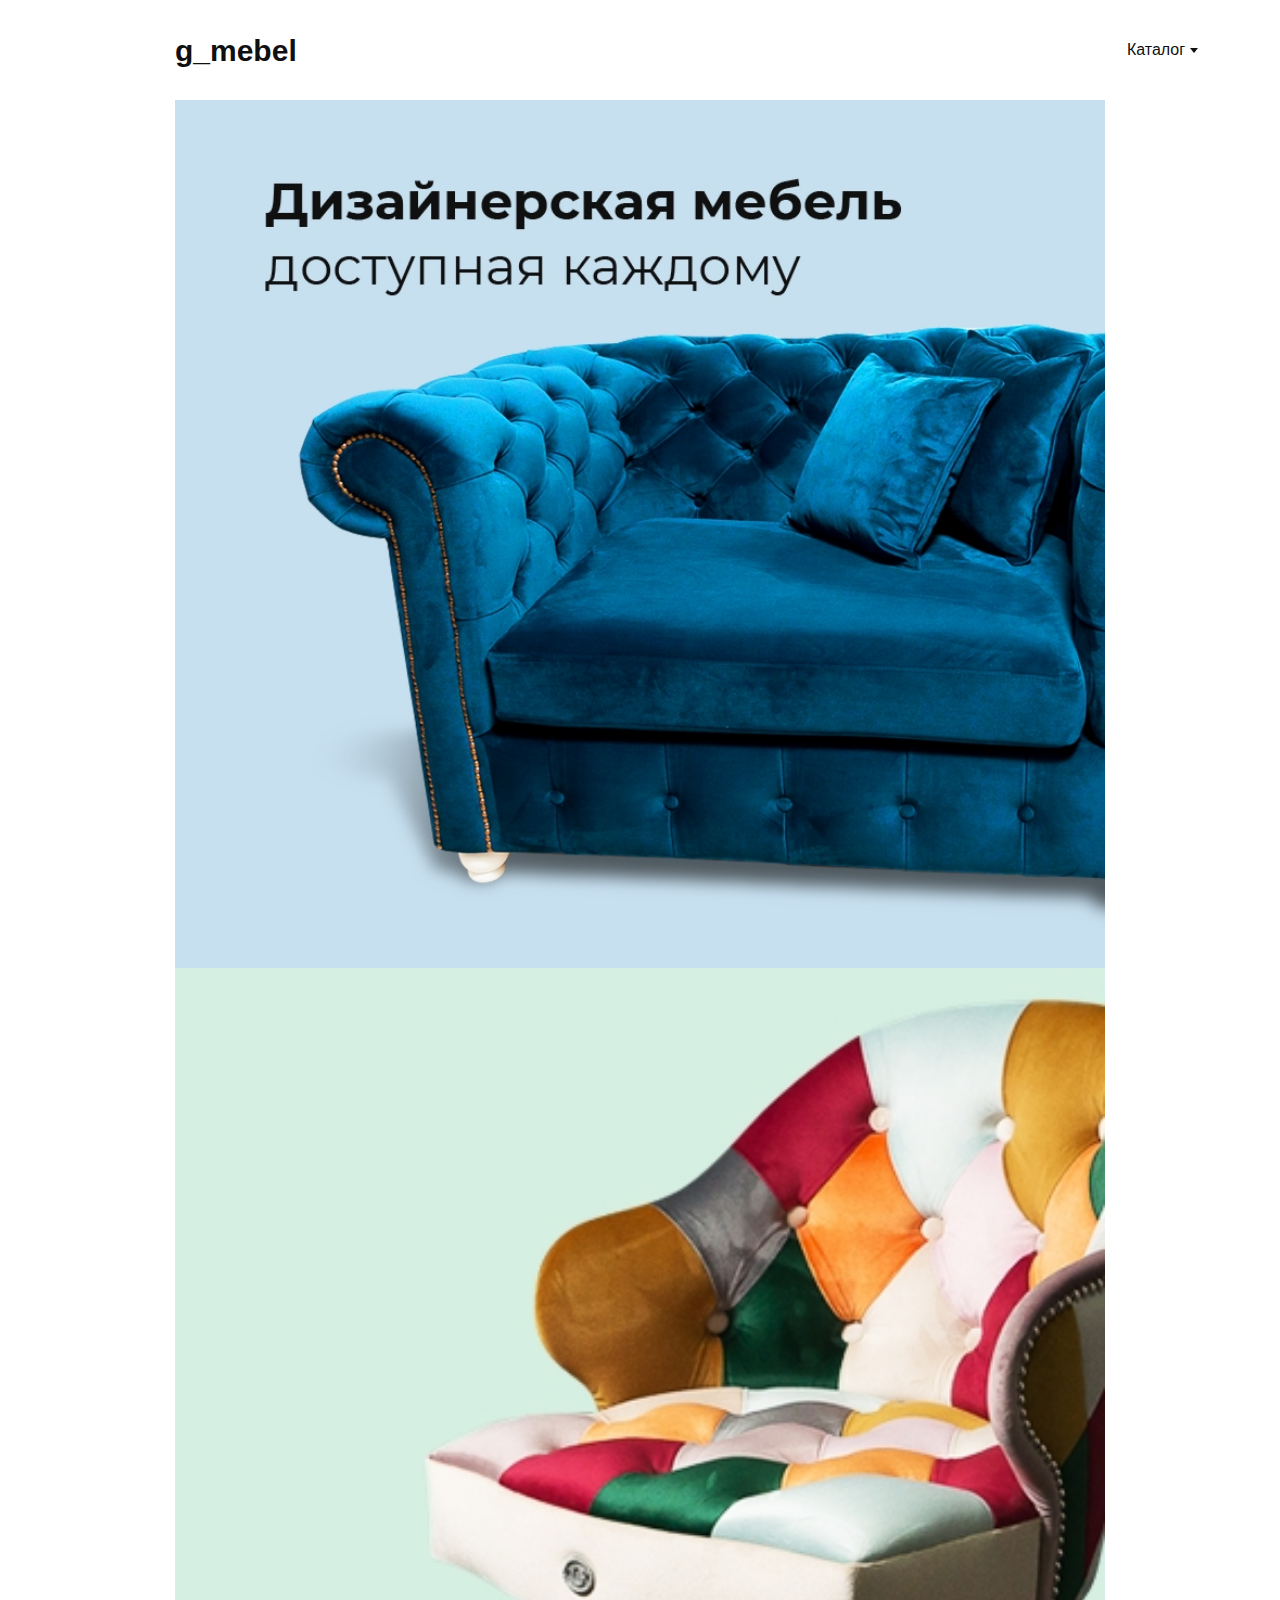
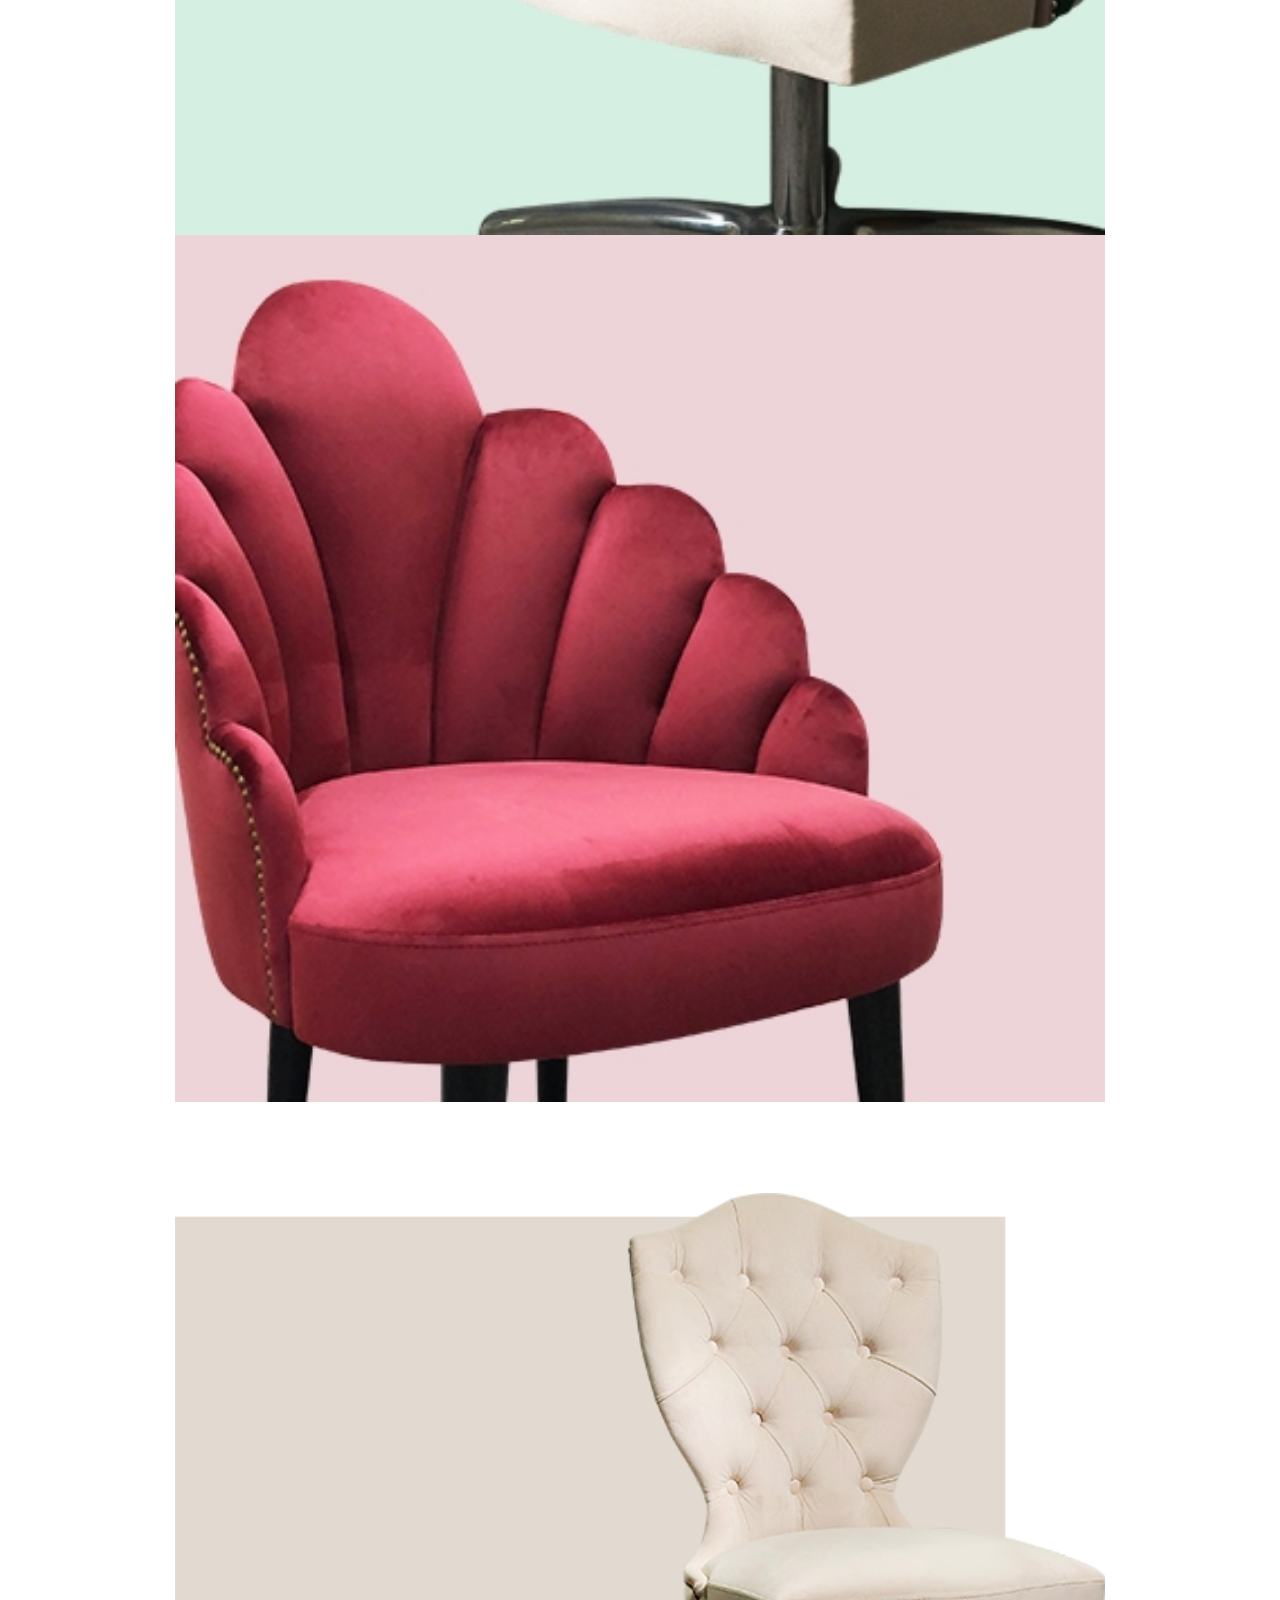
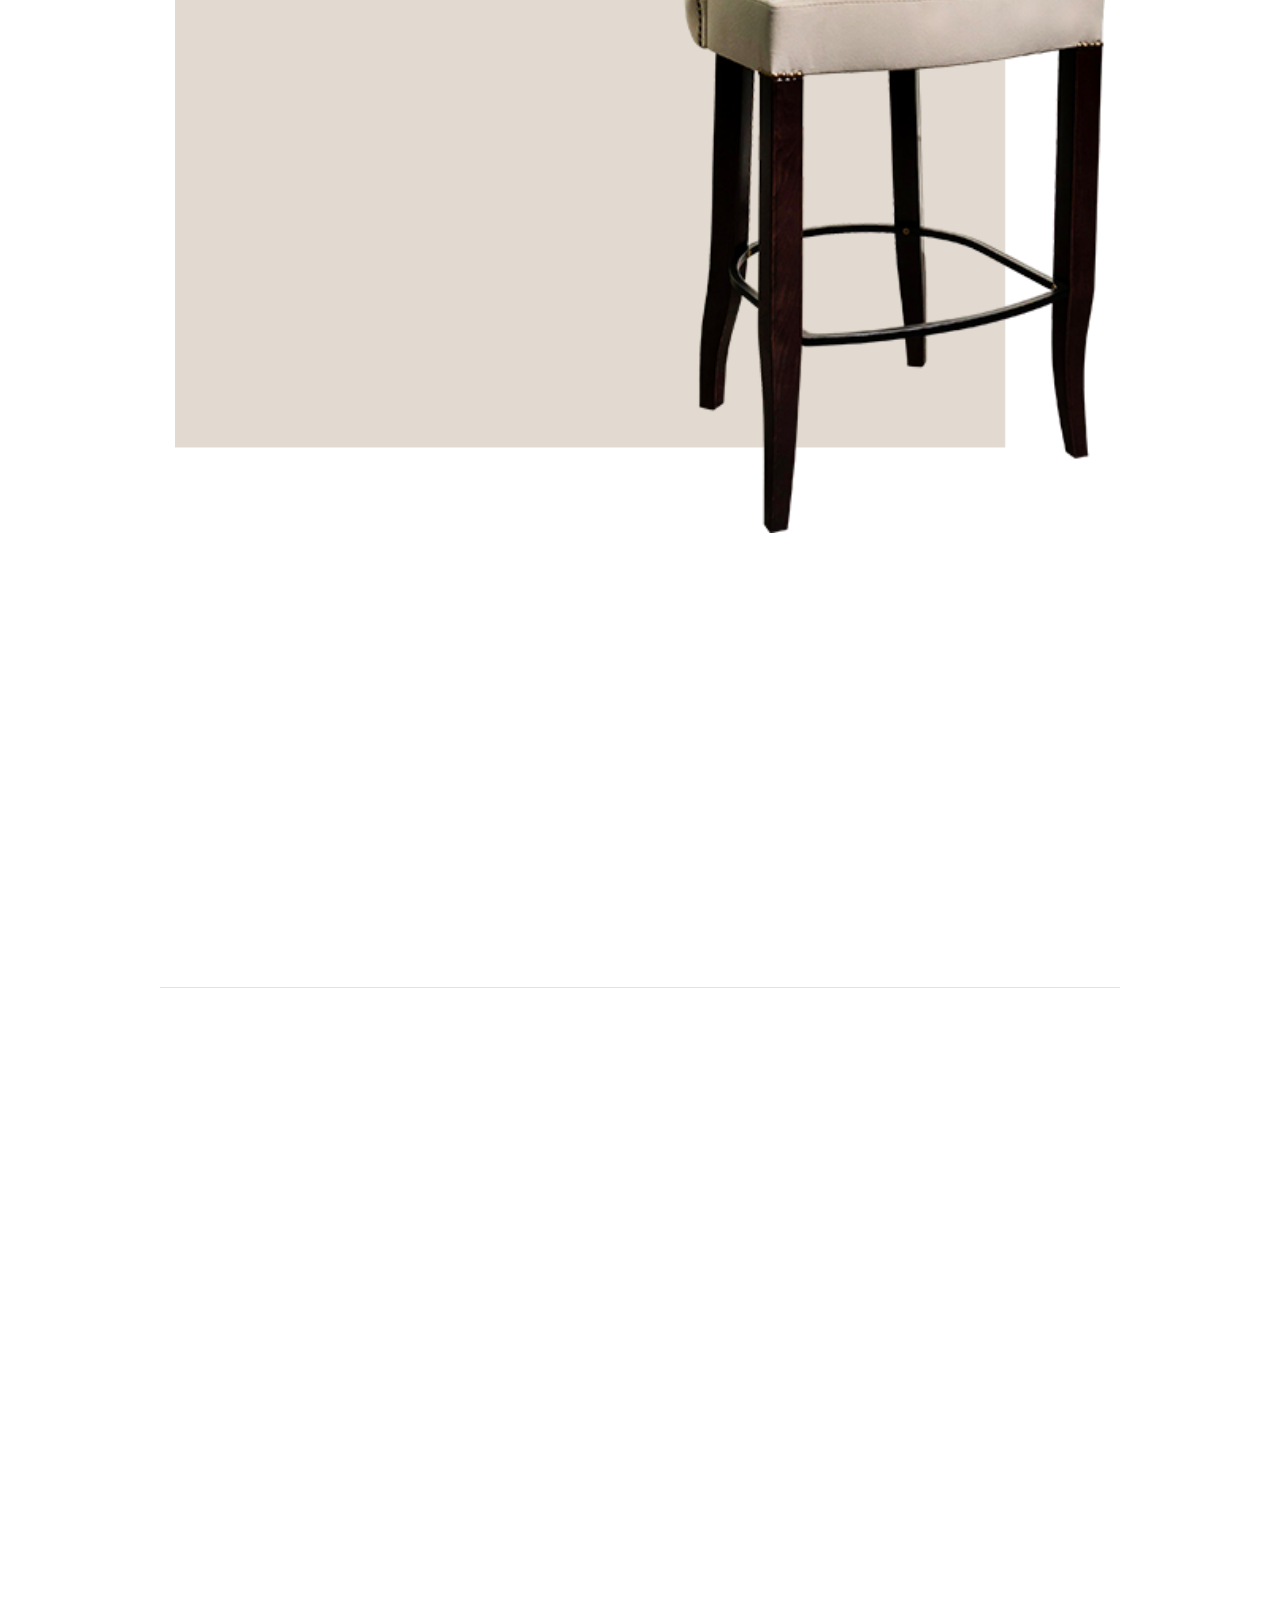
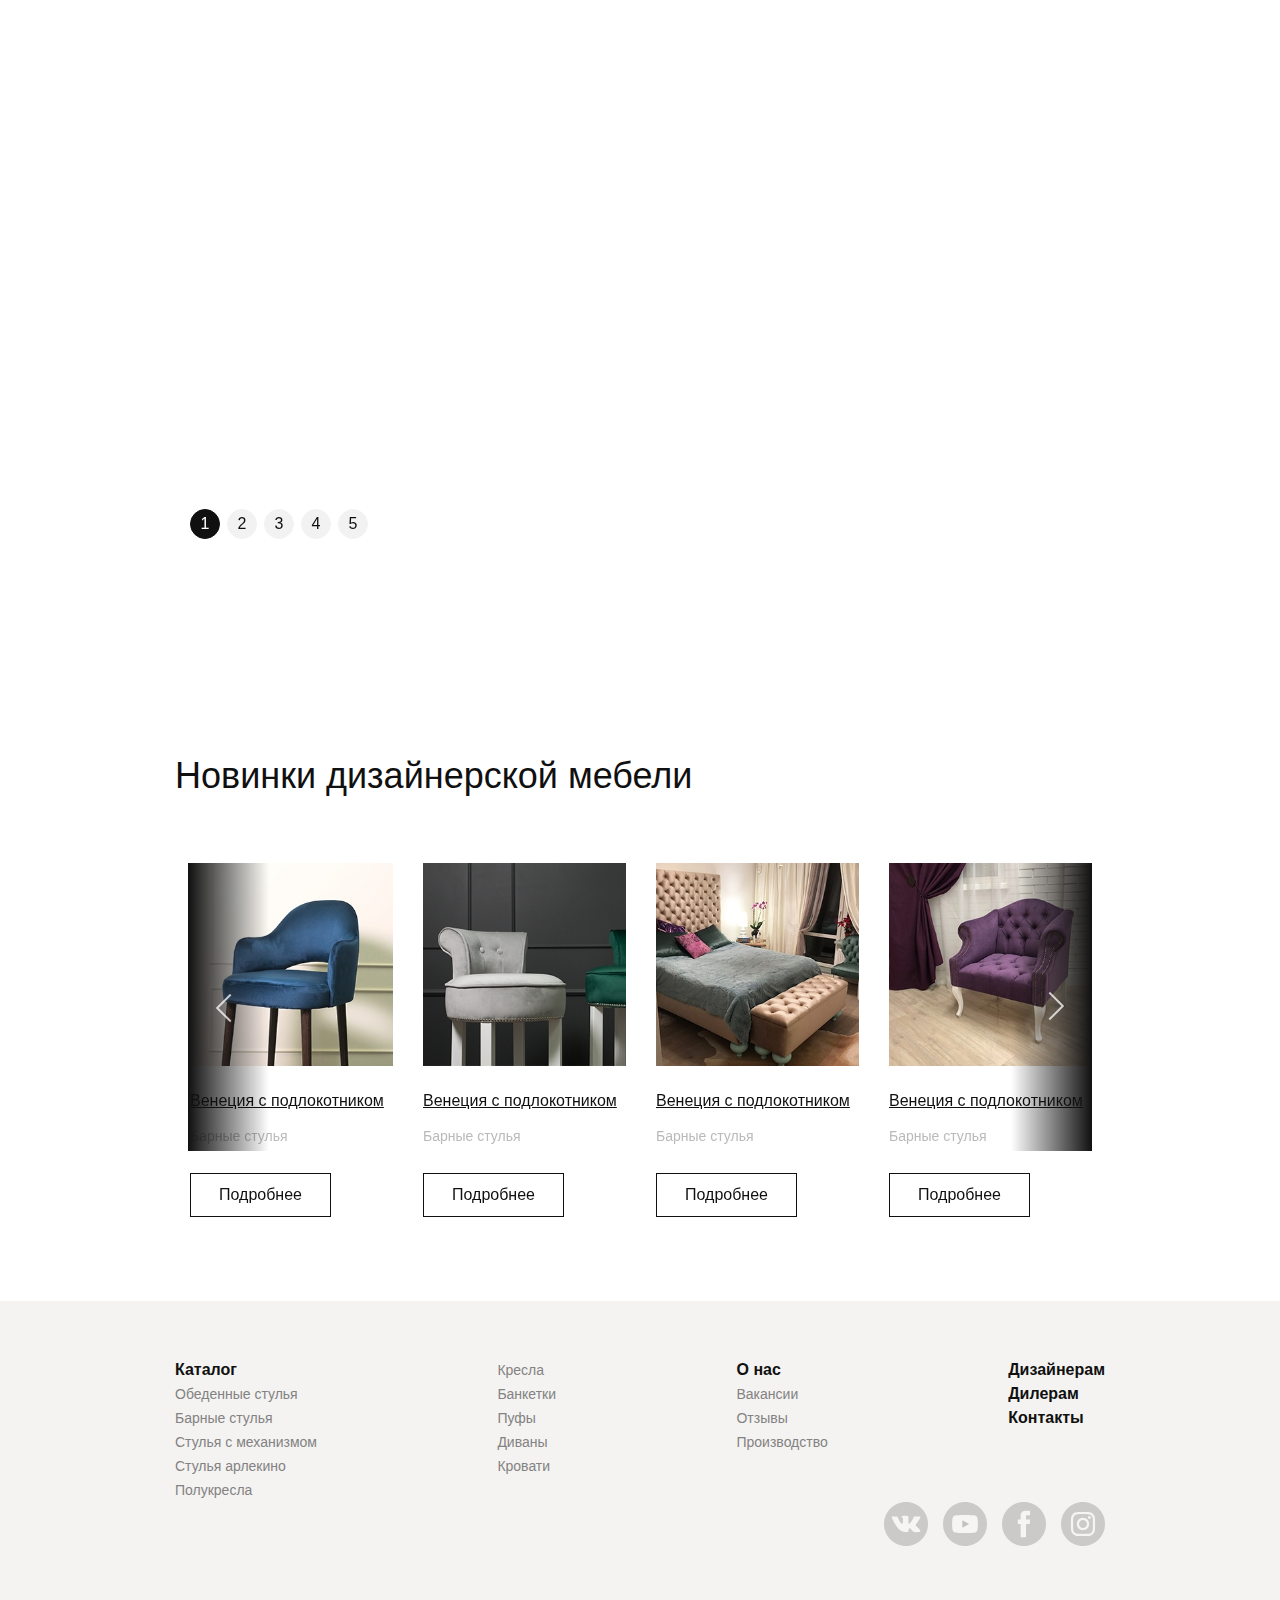
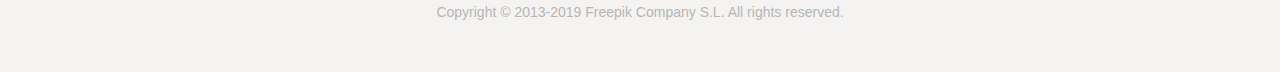
==== commit 8541c8cc: "Added smooth animation effects on the site" ====
--- a/index.html
+++ b/index.html
@@ -9,7 +9,7 @@
   <link rel="stylesheet" href="css/bootstrap.css">
   <link rel="stylesheet" href="slick/slick.css">
   <link rel="stylesheet" href="slick/slick-theme.css">
-  <!-- <link rel="stylesheet" href="css/gec-anim.css"> -->
+  <link rel="stylesheet" href="css/gec-anim.css">
   <link rel="stylesheet" href="css/style.css">
   <title>G-Mebel - Главная</title>
 </head>
@@ -150,12 +150,12 @@
           </div>
 
           <div class="col-xl-6">
-            <h2 class="real-mebel__title">Настоящая дизайнерская мебель от «g_mebel»</h2>
-            <p class="real-mebel__text">Мода – барышня ветреная и переменчивая. Поэтому каждый сезон дизайнеры мебели
+            <h2 class="real-mebel__title animate-ins">Настоящая дизайнерская мебель от «g_mebel»</h2>
+            <p class="real-mebel__text animate-ins">Мода – барышня ветреная и переменчивая. Поэтому каждый сезон дизайнеры мебели
               вынуждены приспосабливаться к ее капризному характеру, предлагая новые идеи и нестандартные решения. Стили
               мебели поражают многообразием
               вариантов и способами их исполнения.</p>
-            <p class="real-mebel__text">За последние десять лет мебельная стилистика менялась неоднократно. Одни тренды
+            <p class="real-mebel__text animate-ins">За последние десять лет мебельная стилистика менялась неоднократно. Одни тренды
               сменяли другие, кристаллизуя в
               конкурентной борьбе уникальные дизайнерские находки. Но все же главная особенность, объединяющая все
               современные
@@ -164,7 +164,7 @@
               пастельным тонам и универсальным функциям. Хотя, конечно, для каждого стиля характерны свои отличительные
               черты.
             </p>
-            <a class="real-mebel__link" href="catalog.html">Перейти в
+            <a class="real-mebel__link animate-ins" href="catalog.html">Перейти в
               каталог</a>
           </div>
 
@@ -184,16 +184,16 @@
 
               <div class="col-xl-6 slider-one__text">
 
-                <h2 class="real-mebel__title slider-title">Современные стили мебели. Минимализм</h2>
-
-                <p class="real-mebel__text">Как тут не вспомнить классика с его лозунгом «Лучше меньше, да лучше!» Думал
+                <h2 class="real-mebel__title slider-title animate-ins">Современные стили мебели. Минимализм</h2>
+
+                <p class="real-mebel__text animate-ins">Как тут не вспомнить классика с его лозунгом «Лучше меньше, да лучше!» Думал
                   ли
                   когда-нибудь вождь мирового
                   пролетариата, что его слова станут девизом современных дизайнеров интерьеров! А между тем, минимализм
                   оказался
                   суперпопулярным мебельным стилем.</p>
 
-                <p class="real-mebel__text">В основном для современного минимализма характерны: ограниченный набор
+                <p class="real-mebel__text animate-ins">В основном для современного минимализма характерны: ограниченный набор
                   обстановки,
                   гладкие строгие фасады и
                   чистые формы мягкой мебели. Этот стиль ассоциируется с монохромными цветами – оттенками черного и
@@ -204,7 +204,7 @@
               </div>
 
               <div class="col-xl-6">
-                <img class="real-mebel__image" src="img/modern-styles-image.png" alt="Современные стили мебели">
+                <img class="real-mebel__image animate-in" src="img/modern-styles-image.png" alt="Современные стили мебели">
               </div>
 
             </div>
@@ -626,7 +626,7 @@
   <script src="js/jquery-ui.min.js"></script>
   <script src="js/bootstrap.bundle.min.js"></script>
   <script src="slick/slick.min.js"></script>
-  <!-- <script src="js/gec-anim.js"></script> -->
+  <script src="js/gec-anim.js"></script>
   <script src="js/script.js"></script>
 </body>
 
--- a/css/gec-anim.css
+++ b/css/gec-anim.css
@@ -0,0 +1,454 @@
+.animate-in {
+    -webkit-transition: all 0.6s ease-in-out 0s;
+    -moz-transition: all 0.6s ease-in-out 0s;
+    transition: all 0.6s ease-in-out 0s;
+    -webkit-transform: translateZ(0);
+    -moz-transform: translateZ(0);
+    transform: translateZ(0);
+}
+
+.animate-ins {
+    -webkit-transition: all 0.6s ease-in-out 0s;
+    -moz-transition: all 0.6s ease-in-out 0s;
+    transition: all 0.6s ease-in-out 0s;
+    -webkit-transform: translateZ(0);
+    -moz-transform: translateZ(0);
+    transform: translateZ(0);
+}
+
+.animate-in1 {
+    -webkit-transition: all 0.6s ease-in-out 0.2s;
+    -moz-transition: all 0.6s ease-in-out 0.2s;
+    transition: all 0.6s ease-in-out 0.2s;
+    -webkit-transform: translateZ(0);
+    -moz-transform: translateZ(0);
+    transform: translateZ(0);
+}
+
+.animate-in1s {
+    -webkit-transition: all 0.6s ease-in-out 0.2s;
+    -moz-transition: all 0.6s ease-in-out 0.2s;
+    transition: all 0.6s ease-in-out 0.2s;
+    -webkit-transform: translateZ(0);
+    -moz-transform: translateZ(0);
+    transform: translateZ(0);
+}
+
+.animate-in2 {
+    -webkit-transition: all 0.6s ease-in-out 0.4s;
+    -moz-transition: all 0.6s ease-in-out 0.4s;
+    transition: all 0.6s ease-in-out 0.4s;
+    -webkit-transform: translateZ(0);
+    -moz-transform: translateZ(0);
+    transform: translateZ(0);
+}
+
+.animate-in2s {
+    -webkit-transition: all 0.6s ease-in-out 0.4s;
+    -moz-transition: all 0.6s ease-in-out 0.4s;
+    transition: all 0.6s ease-in-out 0.4s;
+    -webkit-transform: translateZ(0);
+    -moz-transform: translateZ(0);
+    transform: translateZ(0);
+}
+
+.animate-in3 {
+    -webkit-transition: all 0.6s ease-in-out 0.6s;
+    -moz-transition: all 0.6s ease-in-out 0.6s;
+    transition: all 0.6s ease-in-out 0.6s;
+    -webkit-transform: translateZ(0);
+    -moz-transform: translateZ(0);
+    transform: translateZ(0);
+}
+
+.animate-in4 {
+    -webkit-transition: all 0.6s ease-in-out 0.8s;
+    -moz-transition: all 0.6s ease-in-out 0.8s;
+    transition: all 0.6s ease-in-out 0.8s;
+    -webkit-transform: translateZ(0);
+    -moz-transform: translateZ(0);
+    transform: translateZ(0);
+}
+
+.animate-in5 {
+    opacity: 1;
+    -webkit-transition: all 0.6s ease-in-out 0.8s;
+    -moz-transition: all 0.6s ease-in-out 0.8s;
+    transition: all 0.6s ease-in-out 0.8s;
+    -webkit-transform: translateZ(0);
+    -moz-transform: translateZ(0);
+    transform: translateZ(0);
+}
+
+.pre-animate {
+    opacity: 0;
+    -webkit-transform: translateX(50px);
+    -moz-transform: translateX(50px);
+    transform: translateX(50px);
+}
+
+.pre-animate1 {
+    opacity: 0;
+    -webkit-transform: translateY(-50px);
+    -moz-transform: translateY(-50px);
+    transform: translateY(-50px);
+}
+
+.pre-animate2 {
+    opacity: 1;
+    -webkit-transform: translateY(50px);
+    -moz-transform: translateY(50px);
+    transform: translateY(50px);
+}
+
+.animate-mirab {
+    -webkit-transition: all 0.6s ease-in-out 0s;
+    -moz-transition: all 0.6s ease-in-out 0s;
+    transition: all 0.6s ease-in-out 0s;
+    -webkit-transform: translateZ(0);
+    -moz-transform: translateZ(0);
+    transform: translateZ(0);
+}
+
+.mirab-animate1 {
+    opacity: 0;
+    -webkit-transform: scale(0.01);
+    -moz-transform: scale(0.01);
+    transform: scale(0.01);
+}
+
+.animate-mirab2 {
+    -webkit-transition: all 0.6s ease-in-out 0.4s;
+    -moz-transition: all 0.6s ease-in-out 0.4s;
+    transition: all 0.6s ease-in-out 0.4s;
+    -webkit-transform: translateZ(0);
+    -moz-transform: translateZ(0);
+    transform: translateZ(0);
+}
+
+.mirab-animate2 {
+    opacity: 1;
+    -webkit-transform: scale(0.01);
+    -moz-transform: scale(0.01);
+    transform: scale(0.01)
+}
+
+.animate-mirab3 {
+    -webkit-transition: all 0.6s ease-in-out 0.9s;
+    -moz-transition: all 0.6s ease-in-out 0.9s;
+    transition: all 0.6s ease-in-out 0.9s;
+    -webkit-transform: translateZ(0);
+    -moz-transform: translateZ(0);
+    transform: translateZ(0);
+}
+
+.mirab-animate3 {
+    opacity: 0;
+    -webkit-transform: translateY(-50px);
+    -moz-transform: translateY(-50px);
+    transform: translateY(-50px);
+}
+
+.animate-mirab4 {
+    -webkit-transition: all 0.6s ease-in-out 0.6s;
+    -moz-transition: all 0.6s ease-in-out 0.6s;
+    transition: all 0.6s ease-in-out 0.6s;
+    -webkit-transform: translateZ(0);
+    -moz-transform: translateZ(0);
+    transform: translateZ(0);
+}
+
+.mirab-animate4 {
+    opacity: 0;
+    -webkit-transform: scale(0.01);
+    -moz-transform: scale(0.01);
+    transform: scale(0.01);
+}
+
+.animate-mirab5 {
+    -webkit-transition: all 0.6s ease-in-out 1s;
+    -moz-transition: all 0.6s ease-in-out 1s;
+    transition: all 0.6s ease-in-out 1s;
+    -webkit-transform: translateZ(0);
+    -moz-transform: translateZ(0);
+    transform: translateZ(0);
+}
+
+.mirab-animate5 {
+    opacity: 1;
+    -webkit-transform: scale(0.01);
+    -moz-transform: scale(0.01);
+    transform: scale(0.01)
+}
+
+.animate-mirab6 {
+    -webkit-transition: all 0.6s ease-in-out 1.3s;
+    -moz-transition: all 0.6s ease-in-out 1.3s;
+    transition: all 0.6s ease-in-out 1.3s;
+    -webkit-transform: translateZ(0);
+    -moz-transform: translateZ(0);
+    transform: translateZ(0);
+}
+
+.mirab-animate6 {
+    opacity: 0;
+    -webkit-transform: translateY(-50px);
+    -moz-transform: translateY(-50px);
+    transform: translateY(-50px);
+}
+
+.animate-mirab7 {
+    -webkit-transition: all 0.6s ease-in-out 1.9s;
+    -moz-transition: all 0.6s ease-in-out 1.9s;
+    transition: all 0.6s ease-in-out 1.9s;
+    -webkit-transform: translateZ(0);
+    -moz-transform: translateZ(0);
+    transform: translateZ(0);
+}
+
+.mirab-animate7 {
+    opacity: 0;
+    -webkit-transform: translateX(-50px);
+    -moz-transform: translateX(-50px);
+    transform: translateX(-50px);
+}
+
+.animate-mirab8 {
+    -webkit-transition: all 0.6s ease-in-out 2.2s;
+    -moz-transition: all 0.6s ease-in-out 2.2s;
+    transition: all 0.6s ease-in-out 2.2s;
+    -webkit-transform: translateZ(0);
+    -moz-transform: translateZ(0);
+    transform: translateZ(0);
+}
+
+.mirab-animate8 {
+    opacity: 0;
+    -webkit-transform: scale(0.01);
+    -moz-transform: scale(0.01);
+    transform: scale(0.01);
+}
+
+.animate-mirab9 {
+    -webkit-transition: all 0.6s ease-in-out 2.5s;
+    -moz-transition: all 0.6s ease-in-out 2.5s;
+    transition: all 0.6s ease-in-out 2.5s;
+    -webkit-transform: translateZ(0);
+    -moz-transform: translateZ(0);
+    transform: translateZ(0);
+}
+
+.mirab-animate9 {
+    opacity: 0;
+    -webkit-transform: scale(0.01);
+    -moz-transform: scale(0.01);
+    transform: scale(0.01);
+}
+
+.animate-mirab10 {
+    -webkit-transition: all 0.6s ease-in-out 2.8s;
+    -moz-transition: all 0.6s ease-in-out 2.8s;
+    transition: all 0.6s ease-in-out 2.8s;
+    -webkit-transform: translateZ(0);
+    -moz-transform: translateZ(0);
+    transform: translateZ(0);
+}
+
+.mirab-animate10 {
+    opacity: 0;
+    -webkit-transform: translateY(-50px);
+    -moz-transform: translateY(-50px);
+    transform: translateY(-50px);
+}
+
+.animate-mirab11 {
+    -webkit-transition: all 0.6s ease-in-out 3.2s;
+    -moz-transition: all 0.6s ease-in-out 3.2s;
+    transition: all 0.6s ease-in-out 3.2s;
+    -webkit-transform: translateZ(0);
+    -moz-transform: translateZ(0);
+    transform: translateZ(0);
+}
+
+.mirab-animate11 {
+    opacity: 0;
+    -webkit-transform: translateX(-50px);
+    -moz-transform: translateX(-50px);
+    transform: translateX(-50px);
+}
+
+.animate-mirab12 {
+    -webkit-transition: all 0.6s ease-in-out 3.5s;
+    -moz-transition: all 0.6s ease-in-out 3.5s;
+    transition: all 0.6s ease-in-out 3.5s;
+    -webkit-transform: translateZ(0);
+    -moz-transform: translateZ(0);
+    transform: translateZ(0);
+}
+
+.mirab-animate12 {
+    opacity: 0;
+    -webkit-transform: scale(0.01);
+    -moz-transform: scale(0.01);
+    transform: scale(0.01);
+}
+
+.animate-mirab13 {
+    -webkit-transition: all 0.6s ease-in-out 3.8s;
+    -moz-transition: all 0.6s ease-in-out 3.8s;
+    transition: all 0.6s ease-in-out 3.8s;
+    -webkit-transform: translateZ(0);
+    -moz-transform: translateZ(0);
+    transform: translateZ(0);
+}
+
+.mirab-animate13 {
+    opacity: 0;
+    -webkit-transform: scale(0.01);
+    -moz-transform: scale(0.01);
+    transform: scale(0.01);
+}
+
+.animate-mirab14 {
+    -webkit-transition: all 0.6s ease-in-out 4.1s;
+    -moz-transition: all 0.6s ease-in-out 4.1s;
+    transition: all 0.6s ease-in-out 4.1s;
+    -webkit-transform: translateZ(0);
+    -moz-transform: translateZ(0);
+    transform: translateZ(0);
+}
+
+.mirab-animate14 {
+    opacity: 0;
+    -webkit-transform: translateY(-50px);
+    -moz-transform: translateY(-50px);
+    transform: translateY(-50px);
+}
+
+.animate-mirab15 {
+    -webkit-transition: all 0.6s ease-in-out 4.4s;
+    -moz-transition: all 0.6s ease-in-out 4.4s;
+    transition: all 0.6s ease-in-out 4.4s;
+    -webkit-transform: translateZ(0);
+    -moz-transform: translateZ(0);
+    transform: translateZ(0);
+}
+
+.mirab-animate15 {
+    opacity: 0;
+    -webkit-transform: translateX(-50px);
+    -moz-transform: translateX(-50px);
+    transform: translateX(-50px);
+}
+
+.animate-mirab16 {
+    -webkit-transition: all 0.6s ease-in-out 4.8s;
+    -moz-transition: all 0.6s ease-in-out 4.8s;
+    transition: all 0.6s ease-in-out 4.8s;
+    -webkit-transform: translateZ(0);
+    -moz-transform: translateZ(0);
+    transform: translateZ(0);
+}
+
+.mirab-animate16 {
+    opacity: 0;
+    -webkit-transform: scale(0.01);
+    -moz-transform: scale(0.01);
+    transform: scale(0.01);
+}
+
+.animate-mirab17 {
+    -webkit-transition: all 0.6s ease-in-out 5.1s;
+    -moz-transition: all 0.6s ease-in-out 5.1s;
+    transition: all 0.6s ease-in-out 5.1s;
+    -webkit-transform: translateZ(0);
+    -moz-transform: translateZ(0);
+    transform: translateZ(0);
+}
+
+.mirab-animate17 {
+    opacity: 0;
+    -webkit-transform: scale(0.01);
+    -moz-transform: scale(0.01);
+    transform: scale(0.01);
+}
+
+.animate-mirab18 {
+    -webkit-transition: all 0.6s ease-in-out 5.4s;
+    -moz-transition: all 0.6s ease-in-out 5.4s;
+    transition: all 0.6s ease-in-out 5.4s;
+    -webkit-transform: translateZ(0);
+    -moz-transform: translateZ(0);
+    transform: translateZ(0);
+}
+
+.mirab-animate18 {
+    opacity: 0;
+    -webkit-transform: translateY(-50px);
+    -moz-transform: translateY(-50px);
+    transform: translateY(-50px);
+}
+
+.animate-str {
+    -webkit-transition: all 0.6s ease-in-out 0.6s;
+    -moz-transition: all 0.6s ease-in-out 0.6s;
+    transition: all 0.6s ease-in-out 0.6s;
+    -webkit-transform: translateZ(0);
+    -moz-transform: translateZ(0);
+    transform: translateZ(0);
+}
+
+.str-animate {
+    opacity: 0;
+    -webkit-transform: translate3d(-50%, 50%, 0);
+    -ms-transform: translate3d(-50%, 50%, 0);
+    transform: translate3d(-50%, 50%, 0);
+}
+
+.animate-str2 {
+    -webkit-transition: all 0.6s ease-in-out 2.2s;
+    -moz-transition: all 0.6s ease-in-out 2.2s;
+    transition: all 0.6s ease-in-out 2.2s;
+    -webkit-transform: translateZ(0);
+    -moz-transform: translateZ(0);
+    transform: translateZ(0);
+}
+
+.str-animate2 {
+    opacity: 0;
+    -webkit-transform: translate3d(-50%, -50%, 0);
+    -ms-transform: translate3d(-50%, -50%, 0);
+    transform: translate3d(-50%, -50%, 0);
+}
+
+.animate-str3 {
+    -webkit-transition: all 0.6s ease-in-out 3.5s;
+    -moz-transition: all 0.6s ease-in-out 3.5s;
+    transition: all 0.6s ease-in-out 3.5s;
+    -webkit-transform: translateZ(0);
+    -moz-transform: translateZ(0);
+    transform: translateZ(0);
+}
+
+.str-animate3 {
+    opacity: 0;
+    -webkit-transform: translate3d(-50%, 50%, 0);
+    -ms-transform: translate3d(-50%, 50%, 0);
+    transform: translate3d(-50%, 50%, 0);
+}
+
+.animate-str4 {
+    -webkit-transition: all 0.6s ease-in-out 4.8s;
+    -moz-transition: all 0.6s ease-in-out 4.8s;
+    transition: all 0.6s ease-in-out 4.8s;
+    -webkit-transform: translateZ(0);
+    -moz-transform: translateZ(0);
+    transform: translateZ(0);
+}
+
+.str-animate4 {
+    opacity: 0;
+    -webkit-transform: translate3d(-50%, -50%, 0);
+    -ms-transform: translate3d(-50%, -50%, 0);
+    transform: translate3d(-50%, -50%, 0);
+}--- a/css/style.css
+++ b/css/style.css
@@ -20,6 +20,82 @@
   font-family: "Montserrat", sans-serif;
   font-weight: 700;
   src: url("../fonts/Montserrat-Bold.woff") format("woff");
+}
+
+.closeBlock {
+  padding-top: 15px;
+  padding-bottom: 15px;
+}
+
+.closeBlock #mMenuClose {
+  border: none;
+  background: none;
+  font-size: 0;
+  cursor: pointer;
+  margin-left: auto;
+  display: -webkit-box;
+  display: -ms-flexbox;
+  display: flex;
+}
+
+.page {
+  min-height: 100vh;
+  background-color: #ffffff;
+}
+
+.page.blur {
+  -webkit-filter: blur(15px);
+          filter: blur(15px);
+}
+
+.page.menuOpen {
+  position: fixed;
+  width: 100%;
+}
+
+.page.popUp {
+  position: fixed;
+  width: 100%;
+}
+
+.page.popUp:before {
+  content: '';
+  background-color: rgba(59, 153, 248, 0.8);
+  z-index: 4;
+}
+
+.mobileMenu {
+  position: absolute;
+  display: none;
+  left: 0;
+  top: 0;
+  width: 100%;
+  min-height: 100%;
+  padding-right: 15px;
+  padding-left: 15px;
+  z-index: 20;
+  background-color: rgba(0, 0, 0, 0.7);
+}
+
+.mobileMenu ul li {
+  border-bottom: solid 1px rgba(222, 222, 222, 0.25);
+}
+
+.mobileMenu ul li:first-child {
+  border-top: solid 1px rgba(222, 222, 222, 0.25);
+}
+
+.mobileMenu ul li a {
+  display: block;
+  width: 100%;
+  padding-top: 15px;
+  padding-bottom: 15px;
+  color: #ffffff;
+}
+
+.menu-list-mobile {
+  list-style: none;
+  padding: 0;
 }
 
 .slick-dots {
@@ -139,6 +215,11 @@
   font-size: 30px;
   font-weight: 700;
   padding: 0;
+}
+
+.header__logo:hover, .header__logo:focus {
+  color: #101010;
+  text-decoration: none;
 }
 
 .header__navigation {
@@ -325,6 +406,10 @@
   display: inline-block;
 }
 
+.item__link:hover, .item__link:focus {
+  color: #101010;
+}
+
 .footer {
   background-color: #f4f3f1;
   padding-top: 57px;
@@ -392,10 +477,18 @@
   font-weight: 400;
 }
 
+.footer__link:hover, .footer__link:focus {
+  color: #838282;
+}
+
 .footer__link--title {
   color: #101010;
   font-size: 16px;
   font-weight: 700;
+}
+
+.footer__link--title:hover, .footer__link--title:focus {
+  color: #101010;
 }
 
 .footer__social-link {
@@ -420,18 +513,26 @@
   display: -ms-flexbox;
   display: flex;
   top: 0;
-  height: 240px;
   background-color: #101010;
   opacity: 0.9;
 }
 
+.info-bottom {
+  padding: 40px 0;
+  width: 100%;
+  height: 150px;
+  position: absolute;
+  display: -webkit-box;
+  display: -ms-flexbox;
+  display: flex;
+  bottom: 0;
+  background-color: #101010;
+  opacity: 0.9;
+}
+
 .info__contacts {
   padding-top: 40px;
-  padding-bottom: 66px;
-}
-
-.breadcrumbs {
-  padding-bottom: 68px;
+  padding-bottom: 40px;
 }
 
 .breadcrumbs ul {
@@ -639,6 +740,10 @@
           justify-content: center;
 }
 
+.for-designers-info__link:hover, .for-designers-info__link:focus {
+  color: #101010;
+}
+
 .for-dealers {
   background-image: url("../img/for-dealers.jpg");
   background-size: cover;
@@ -730,6 +835,10 @@
           justify-content: center;
 }
 
+.for-dealers-info__link:hover, .for-dealers-info__link:focus {
+  color: #101010;
+}
+
 .about-us {
   background-image: url("../img/about-us-image.jpg");
   background-size: cover;
@@ -764,7 +873,7 @@
 
 .about-us__text {
   margin-bottom: 105px;
-  width: 996px;
+  max-width: 996px;
 }
 
 .about-us__image img {
@@ -852,6 +961,10 @@
   width: 220px;
   height: 50px;
   margin-left: auto;
+}
+
+.item-info__link:hover, .item-info__link:focus {
+  color: #101010;
 }
 
 .item-info__image-slider {
@@ -1052,4 +1165,327 @@
   right: 20px;
   font-size: 30px;
 }
+
+.slider-container {
+  padding: 0;
+}
+
+.slider-container .slick-initialized .slick-slide {
+  width: 101px !important;
+}
+
+.slider-container button.slick-next.slick-arrow {
+  top: 50px;
+  right: 0;
+  width: 50px;
+  height: 100px;
+}
+
+.slider-container button.slick-prev.slick-arrow {
+  top: 50px;
+  left: 0;
+  width: 50px;
+  height: 100px;
+}
+
+.slider-container .slick-next:before {
+  top: 35px;
+  right: 10px;
+}
+
+.slider-container .slick-prev:before {
+  top: 35px;
+  left: 10px;
+}
+
+.map-iframe {
+  pointer-events: none;
+}
+
+.header__menu-button {
+  display: none;
+}
+
+@media (max-width: 575.98px) {
+  .for-designers-info {
+    padding-top: 20px;
+    padding-bottom: 20px;
+  }
+  .for-designers-info__list {
+    -webkit-box-orient: vertical;
+    -webkit-box-direction: normal;
+        -ms-flex-direction: column;
+            flex-direction: column;
+  }
+  .for-designers__title {
+    margin-bottom: 40px;
+  }
+  .for-designers-info__link {
+    width: 100%;
+    margin-bottom: 20px;
+  }
+  .for-designers__text {
+    margin-bottom: 40px;
+  }
+  .for-designers-image {
+    width: 100%;
+    padding-top: 20px;
+    padding-bottom: 20px;
+  }
+  .for-designers .breadcrumbs {
+    padding-top: 20px;
+  }
+  .for-designers {
+    height: 400px;
+  }
+  .breadcrumbs {
+    padding-bottom: 20px;
+  }
+  .for-dealers-info {
+    padding-top: 20px;
+    padding-bottom: 20px;
+  }
+  .for-dealers__title {
+    margin-bottom: 40px;
+  }
+  .for-dealers__text {
+    margin-bottom: 40px;
+  }
+  .for-dealers-info__list {
+    margin-bottom: 20px;
+  }
+  .for-dealers-info__link {
+    width: 100%;
+  }
+  .for-dealers-image {
+    padding-top: 20px;
+    padding-bottom: 20px;
+    width: 100%;
+  }
+  .for-dealers-info__item {
+    margin-bottom: 15px;
+  }
+  .header {
+    -webkit-box-orient: horizontal;
+    -webkit-box-direction: reverse;
+        -ms-flex-direction: row-reverse;
+            flex-direction: row-reverse;
+  }
+  .header__menu-button {
+    display: block;
+  }
+  .header__menu-button img {
+    width: 35px;
+  }
+  .header__logo {
+    text-align: right;
+  }
+  .slick-dots {
+    bottom: 0;
+    width: 100%;
+    left: 0;
+    top: 0;
+    height: 35px;
+  }
+  .slick-dots .slick-active button,
+  .slick-dots li button {
+    width: 15px;
+    height: 15px;
+    font-size: 0;
+  }
+  .header {
+    height: 70px;
+    background-color: #ffffff;
+  }
+  .header-sticky {
+    position: -webkit-sticky;
+    position: sticky;
+    top: 0;
+    left: 0;
+    z-index: 1;
+    background-color: #ffffff;
+    -webkit-box-shadow: 0 0px 1px 0 #101010;
+            box-shadow: 0 0px 1px 0 #101010;
+  }
+  .promo {
+    padding-top: 20px;
+    padding-bottom: 20px;
+    margin: 0;
+  }
+  .promo__image {
+    padding-bottom: 20px;
+  }
+  .real-mebel__image {
+    padding-bottom: 20px;
+  }
+  .modern-styles {
+    padding-top: 20px;
+    padding-bottom: 20px;
+  }
+  .item__title,
+  .item__text {
+    margin-bottom: 15px;
+  }
+  .real-mebel__title {
+    padding-bottom: 20px;
+    font-size: 24px;
+    text-align: center;
+    margin-bottom: 0;
+  }
+  .slider-title {
+    padding-top: 40px;
+  }
+  .real-mebel__text {
+    margin-bottom: 20px;
+  }
+  .real-mebel__text:nth-of-type(2) {
+    margin-bottom: 40px;
+  }
+  .real-mebel__link {
+    display: -webkit-box;
+    display: -ms-flexbox;
+    display: flex;
+    -webkit-box-pack: center;
+        -ms-flex-pack: center;
+            justify-content: center;
+  }
+  .new-design {
+    padding: 20px 0;
+  }
+  .new-design__title {
+    text-align: center;
+    padding-bottom: 20px;
+    font-size: 24px;
+  }
+  .item {
+    text-align: center;
+  }
+  .header__navigation {
+    display: none;
+  }
+  .about-us-info {
+    padding-top: 20px;
+    padding-bottom: 20px;
+  }
+  .about-us__title {
+    margin-bottom: 40px;
+  }
+  .about-us {
+    height: 400px;
+  }
+  .about-us .breadcrumbs {
+    padding-top: 20px;
+  }
+  .about-us__text {
+    margin-bottom: 40px;
+  }
+  .about-us__image img {
+    height: 300px;
+    -o-object-fit: cover;
+       object-fit: cover;
+    margin-bottom: 20px;
+  }
+  .info__contacts .breadcrumbs {
+    padding-bottom: 0;
+  }
+  .contacts iframe {
+    height: 1000px;
+  }
+  .info-bottom {
+    display: none;
+  }
+  .footer {
+    padding: 20px 0;
+  }
+  .footer__navigation {
+    text-align: center;
+    -webkit-box-pack: center;
+        -ms-flex-pack: center;
+            justify-content: center;
+    margin-bottom: 20px;
+  }
+  .footer__social {
+    -webkit-box-pack: center;
+        -ms-flex-pack: center;
+            justify-content: center;
+  }
+  .footer__social-link {
+    margin: 0 5px;
+  }
+  .footer__copyright-text {
+    padding-top: 20px;
+  }
+  .footer__list:nth-of-type(1), .footer__list:nth-of-type(2), .footer__list:nth-of-type(3) {
+    display: none;
+  }
+  .main--catalog .breadcrumbs {
+    padding-top: 20px;
+    padding-bottom: 20px;
+  }
+  .catalog__list {
+    padding-top: 40px;
+  }
+  .catalog__list li {
+    -webkit-box-pack: justify;
+        -ms-flex-pack: justify;
+            justify-content: space-between;
+  }
+  .catalog__title {
+    font-size: 24px;
+    padding-top: 20px;
+    margin-bottom: 40px;
+  }
+  .catalog__list li span {
+    margin: 0;
+  }
+  .item-wrapper {
+    padding: 0;
+  }
+  .item-wrapper .breadcrumbs {
+    padding-top: 20px;
+    padding-bottom: 20px;
+  }
+  .item-info__title {
+    font-size: 24px;
+    margin-bottom: 20px;
+  }
+  .item-info__numbers {
+    margin-bottom: 40px;
+  }
+  .item-info__image-one {
+    margin-bottom: 20px;
+  }
+  .slider-container {
+    padding-bottom: 40px;
+  }
+  .item-info__devider {
+    margin-top: 40px;
+    margin-bottom: 40px;
+  }
+  .item-info__features dl {
+    -webkit-box-pack: justify;
+        -ms-flex-pack: justify;
+            justify-content: space-between;
+  }
+  .item-info__features dl dd {
+    text-align: right;
+  }
+  .item-info__link {
+    margin: 0 auto;
+  }
+  .like__title {
+    margin-top: 0;
+    margin-bottom: 0;
+    padding-top: 40px;
+    padding-bottom: 40px;
+    font-size: 24px;
+    text-align: center;
+  }
+  .like {
+    padding-bottom: 40px;
+  }
+  .modern-styles {
+    padding: 20px 0;
+  }
+}
 /*# sourceMappingURL=style.css.map */